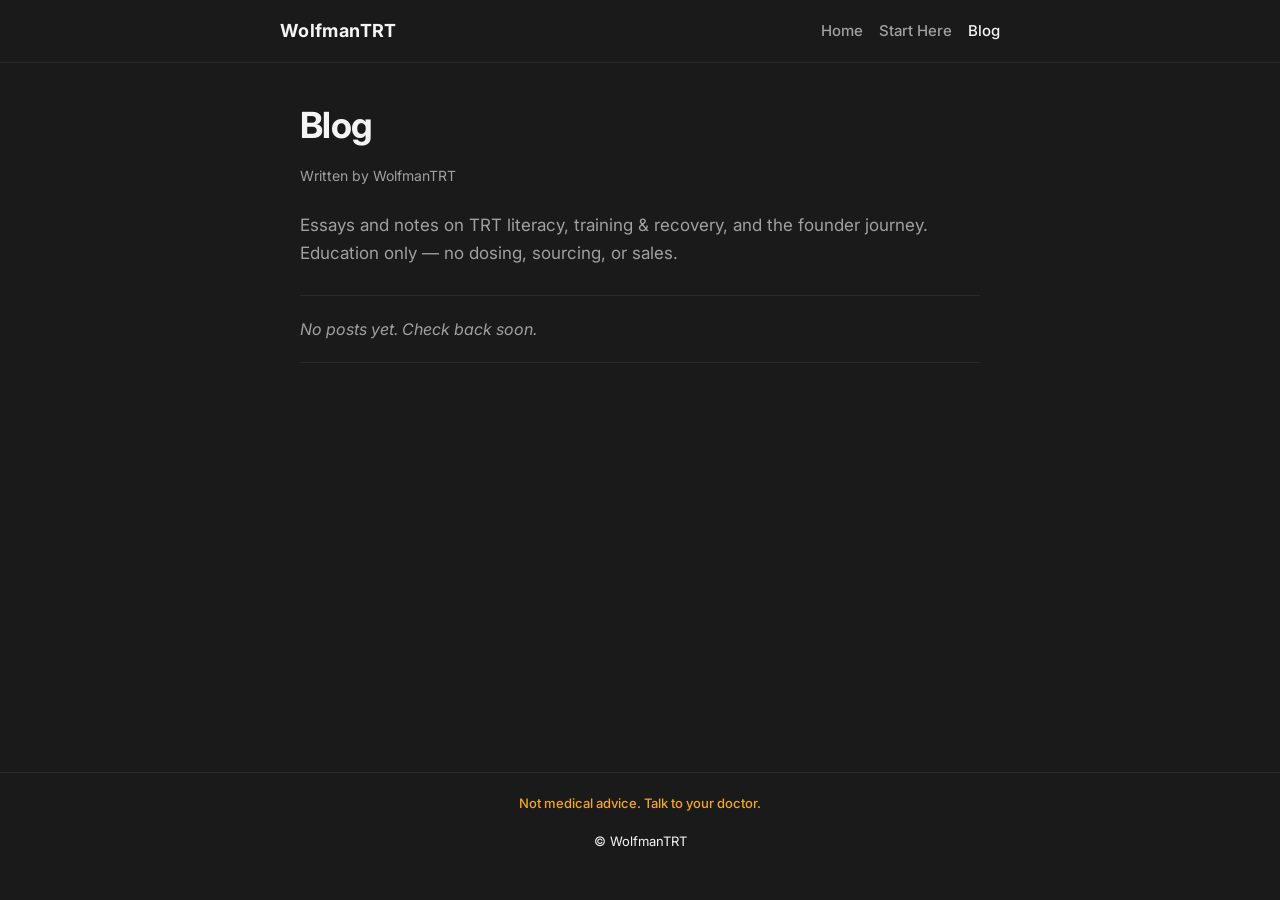
==== blog/index.html @ afbff9aa "Initial WolfmanTRT GitHub Pages site" ====
<!DOCTYPE html>
<html lang="en">
<head>
  <meta charset="utf-8">
  <meta name="viewport" content="width=device-width, initial-scale=1">
  <title>Blog — WolfmanTRT</title>
  <meta name="description" content="WolfmanTRT blog: TRT literacy, training & recovery, founder journal. Peer education only.">
  <link rel="preconnect" href="https://fonts.googleapis.com">
  <link rel="preconnect" href="https://fonts.gstatic.com" crossorigin>
  <link href="https://fonts.googleapis.com/css2?family=Inter:wght@400;500;600;700&display=swap" rel="stylesheet">
  <link rel="stylesheet" href="../css/styles.css">
</head>
<body>
  <header class="site-header">
    <div class="site-header__inner">
      <a class="wordmark" href="../index.html">WolfmanTRT</a>
      <nav aria-label="Primary">
        <ul class="nav">
          <li><a href="../index.html">Home</a></li>
          <li><a href="../start-here/">Start Here</a></li>
          <li><a href="./" aria-current="page">Blog</a></li>
        </ul>
      </nav>
    </div>
  </header>

  <main class="site-main">
    <h1>Blog</h1>
    <p class="byline">Written by WolfmanTRT</p>
    <p class="lead">
      Essays and notes on TRT literacy, training &amp; recovery, and the founder journey.
      Education only — no dosing, sourcing, or sales.
    </p>

    <!-- PUBLISHER: inject posts here -->
    <ul id="post-list">
      <li class="empty-state">No posts yet. Check back soon.</li>
    </ul>
    <!-- /PUBLISHER -->
  </main>

  <footer class="site-footer">
    <div class="site-footer__inner">
      <p class="disclaimer">Not medical advice. Talk to your doctor.</p>
      <p>&copy; WolfmanTRT</p>
    </div>
  </footer>
</body>
</html>
---- css/styles.css ----
/* WolfmanTRT — charcoal, off-white, steel blue, amber */
:root {
  --charcoal: #1A1A1A;
  --off-white: #F5F5F5;
  --steel-blue: #4A90E2;
  --amber: #F5A623;
  --muted: #A0A0A0;
  --border: #2A2A2A;
  --max-width: 720px;
  --font: "Inter", system-ui, -apple-system, BlinkMacSystemFont, "Segoe UI", Roboto, sans-serif;
}

*,
*::before,
*::after {
  box-sizing: border-box;
}

html {
  font-size: 16px;
  -webkit-text-size-adjust: 100%;
}

body {
  margin: 0;
  min-height: 100vh;
  display: flex;
  flex-direction: column;
  background: var(--charcoal);
  color: var(--off-white);
  font-family: var(--font);
  font-weight: 400;
  line-height: 1.65;
}

a {
  color: var(--steel-blue);
  text-decoration: none;
}

a:hover,
a:focus {
  text-decoration: underline;
}

img {
  max-width: 100%;
  height: auto;
}

/* Header / Nav */
.site-header {
  border-bottom: 1px solid var(--border);
  padding: 1rem 1.25rem;
}

.site-header__inner {
  max-width: var(--max-width);
  margin: 0 auto;
  display: flex;
  flex-wrap: wrap;
  align-items: center;
  justify-content: space-between;
  gap: 0.75rem 1.5rem;
}

.wordmark {
  font-size: 1.125rem;
  font-weight: 700;
  letter-spacing: 0.02em;
  color: var(--off-white);
  text-decoration: none;
}

.wordmark:hover {
  color: var(--steel-blue);
  text-decoration: none;
}

.nav {
  display: flex;
  flex-wrap: wrap;
  gap: 1rem;
  list-style: none;
  margin: 0;
  padding: 0;
}

.nav a {
  color: var(--muted);
  font-size: 0.9375rem;
  font-weight: 500;
}

.nav a:hover,
.nav a[aria-current="page"] {
  color: var(--off-white);
}

/* Main */
.site-main {
  flex: 1;
  width: 100%;
  max-width: var(--max-width);
  margin: 0 auto;
  padding: 2.5rem 1.25rem 3rem;
}

h1 {
  font-size: clamp(1.75rem, 4vw, 2.25rem);
  font-weight: 700;
  line-height: 1.25;
  margin: 0 0 1rem;
  letter-spacing: -0.02em;
}

h2 {
  font-size: 1.25rem;
  font-weight: 600;
  margin: 2rem 0 0.75rem;
  letter-spacing: -0.01em;
}

h3 {
  font-size: 1.0625rem;
  font-weight: 600;
  margin: 1.5rem 0 0.5rem;
}

p {
  margin: 0 0 1rem;
  color: var(--off-white);
}

.lead {
  font-size: 1.0625rem;
  color: var(--muted);
  margin-bottom: 1.75rem;
}

.byline {
  font-size: 0.875rem;
  color: var(--muted);
  margin-bottom: 1.5rem;
}

/* CTAs */
.cta-row {
  display: flex;
  flex-wrap: wrap;
  gap: 0.75rem;
  margin: 1.75rem 0 2.5rem;
}

.btn {
  display: inline-block;
  padding: 0.65rem 1.25rem;
  font-size: 0.9375rem;
  font-weight: 600;
  font-family: inherit;
  border-radius: 4px;
  text-decoration: none;
  border: 1px solid transparent;
  cursor: pointer;
}

.btn:hover {
  text-decoration: none;
}

.btn--primary {
  background: var(--steel-blue);
  color: var(--off-white);
}

.btn--primary:hover {
  filter: brightness(1.08);
}

.btn--secondary {
  background: transparent;
  color: var(--off-white);
  border-color: var(--border);
}

.btn--secondary:hover {
  border-color: var(--steel-blue);
  color: var(--steel-blue);
}

/* Pillars */
.pillars {
  display: grid;
  gap: 1.25rem;
  margin: 2rem 0;
  list-style: none;
  padding: 0;
}

@media (min-width: 560px) {
  .pillars {
    grid-template-columns: repeat(3, 1fr);
  }
}

.pillar {
  border: 1px solid var(--border);
  border-radius: 6px;
  padding: 1.25rem;
}

.pillar h3 {
  margin-top: 0;
  color: var(--steel-blue);
  font-size: 1rem;
}

.pillar p {
  margin-bottom: 0;
  font-size: 0.9375rem;
  color: var(--muted);
}

/* Callout / clinician */
.callout {
  border-left: 3px solid var(--steel-blue);
  background: #222;
  padding: 1rem 1.25rem;
  margin: 1.5rem 0;
  border-radius: 0 4px 4px 0;
}

.callout--safety {
  border-left-color: var(--amber);
}

.callout p:last-child {
  margin-bottom: 0;
}

.callout strong {
  color: var(--amber);
}

/* Roadmap steps */
.roadmap {
  list-style: none;
  padding: 0;
  margin: 1.5rem 0;
  counter-reset: step;
}

.roadmap li {
  position: relative;
  padding: 1rem 1rem 1rem 3rem;
  border: 1px solid var(--border);
  border-radius: 6px;
  margin-bottom: 0.75rem;
  counter-increment: step;
}

.roadmap li::before {
  content: counter(step);
  position: absolute;
  left: 1rem;
  top: 1rem;
  width: 1.5rem;
  height: 1.5rem;
  display: flex;
  align-items: center;
  justify-content: center;
  font-size: 0.75rem;
  font-weight: 700;
  color: var(--charcoal);
  background: var(--steel-blue);
  border-radius: 50%;
}

.roadmap .coming-soon {
  display: inline-block;
  font-size: 0.75rem;
  font-weight: 600;
  text-transform: uppercase;
  letter-spacing: 0.04em;
  color: var(--muted);
  margin-left: 0.5rem;
}

/* Blog list */
#post-list {
  list-style: none;
  padding: 0;
  margin: 1.5rem 0;
}

#post-list li {
  border-bottom: 1px solid var(--border);
  padding: 1.25rem 0;
}

#post-list li:first-child {
  border-top: 1px solid var(--border);
}

.post-meta {
  font-size: 0.8125rem;
  color: var(--muted);
  margin-bottom: 0.35rem;
}

.post-title {
  font-size: 1.125rem;
  font-weight: 600;
  margin: 0 0 0.35rem;
}

.post-title a {
  color: var(--off-white);
}

.post-title a:hover {
  color: var(--steel-blue);
}

.post-desc {
  margin: 0;
  font-size: 0.9375rem;
  color: var(--muted);
}

.empty-state {
  color: var(--muted);
  font-style: italic;
  padding: 1.5rem 0;
}

.tags {
  display: flex;
  flex-wrap: wrap;
  gap: 0.4rem;
  margin-top: 0.75rem;
  list-style: none;
  padding: 0;
}

.tag {
  font-size: 0.75rem;
  padding: 0.2rem 0.5rem;
  border: 1px solid var(--border);
  border-radius: 3px;
  color: var(--muted);
}

/* Post article */
.article-header {
  margin-bottom: 2rem;
}

.article-body {
  margin-bottom: 2rem;
}

.article-body p:last-child {
  margin-bottom: 0;
}

/* Footer */
.site-footer {
  border-top: 1px solid var(--border);
  padding: 1.25rem 1.25rem 2rem;
  margin-top: auto;
}

.site-footer__inner {
  max-width: var(--max-width);
  margin: 0 auto;
  font-size: 0.8125rem;
  color: var(--muted);
  text-align: center;
}

.site-footer .disclaimer {
  color: var(--amber);
  font-weight: 500;
}

/* 404 */
.page-404 {
  text-align: center;
  padding: 3rem 0;
}

.page-404 h1 {
  font-size: 3rem;
  color: var(--steel-blue);
}
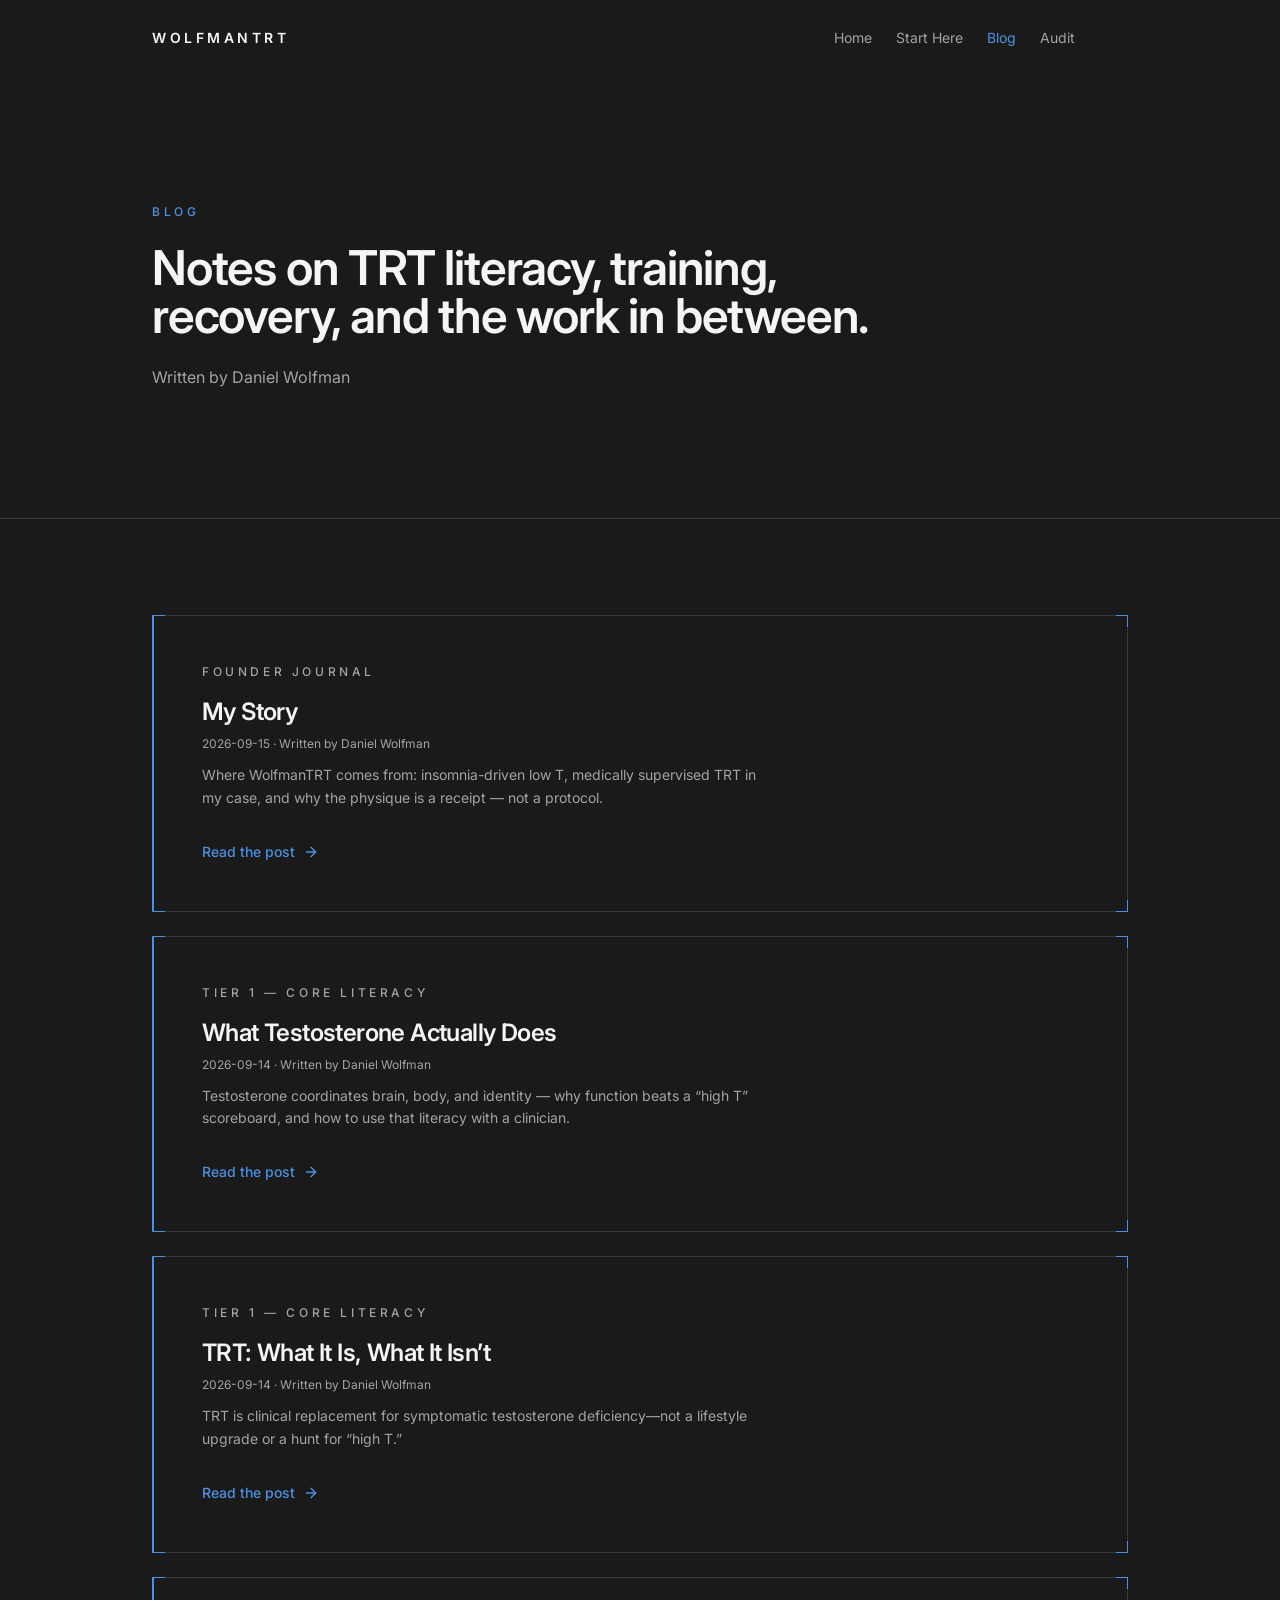
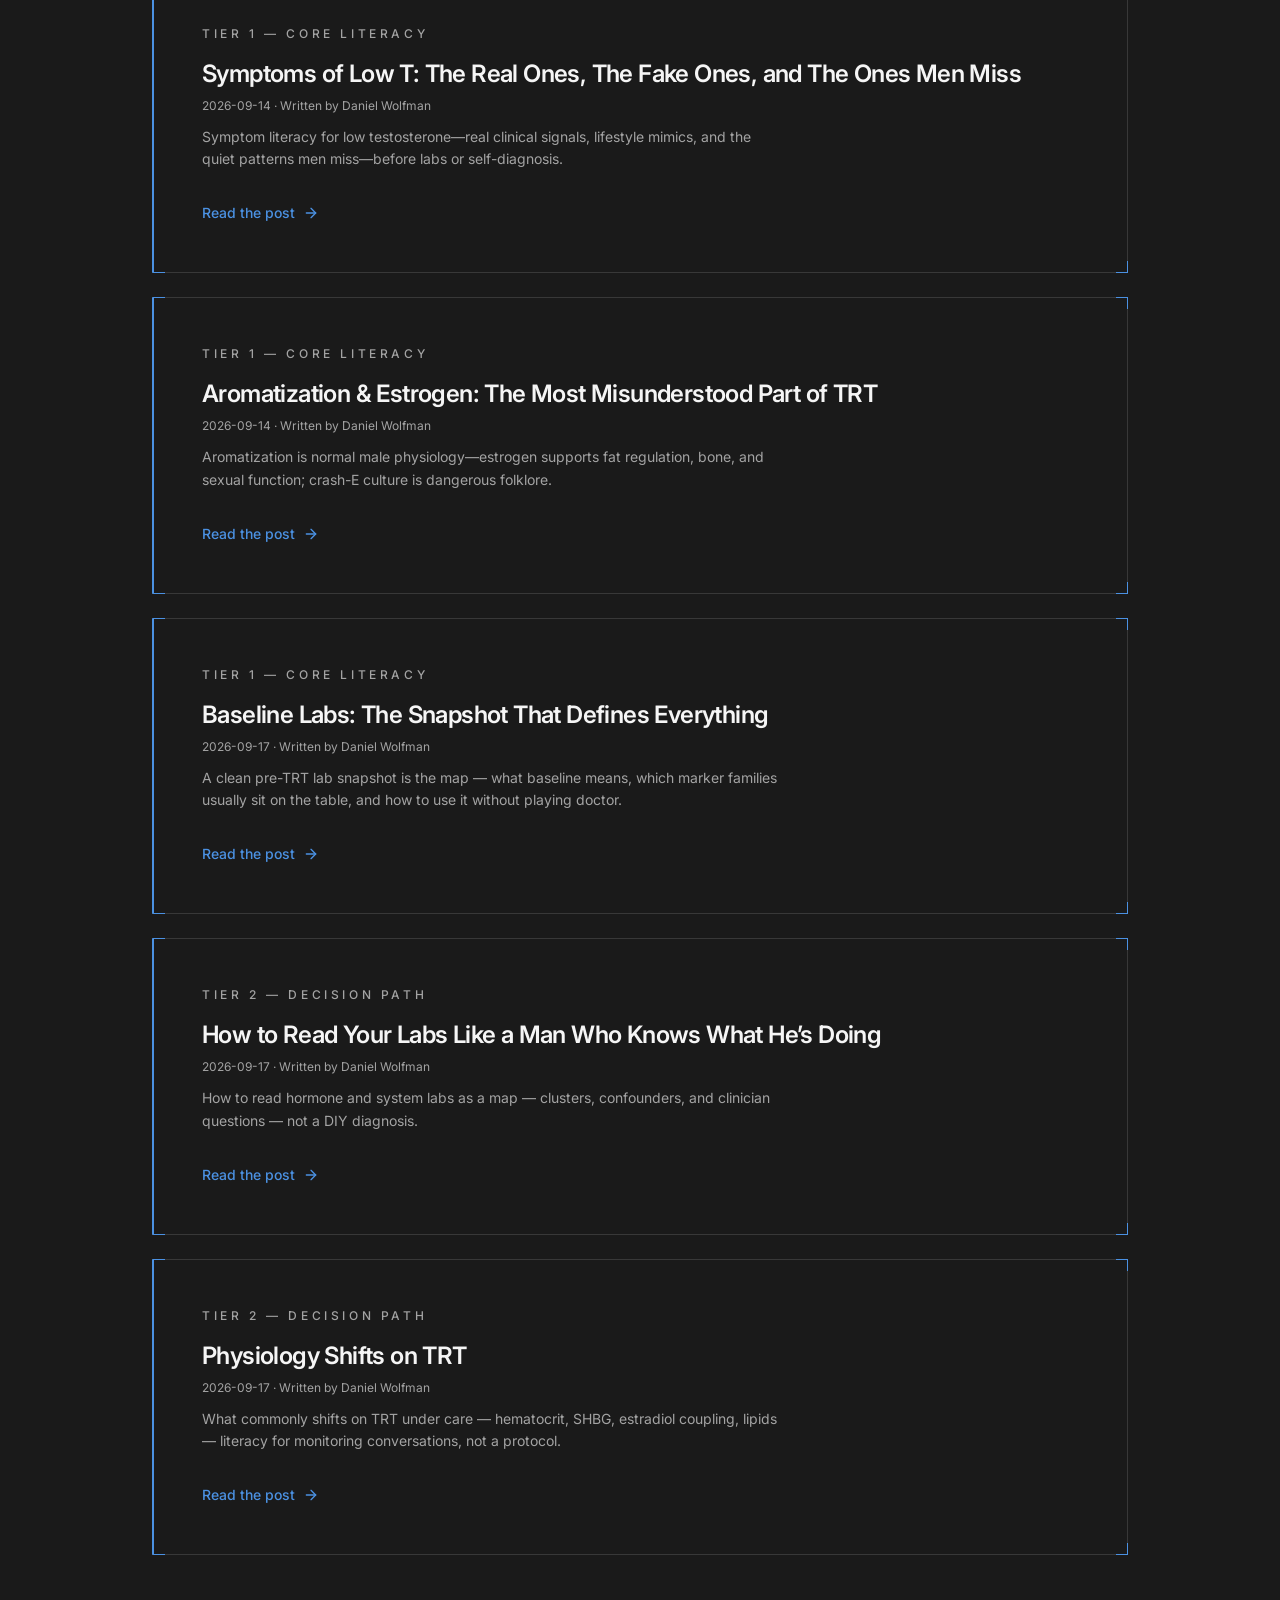
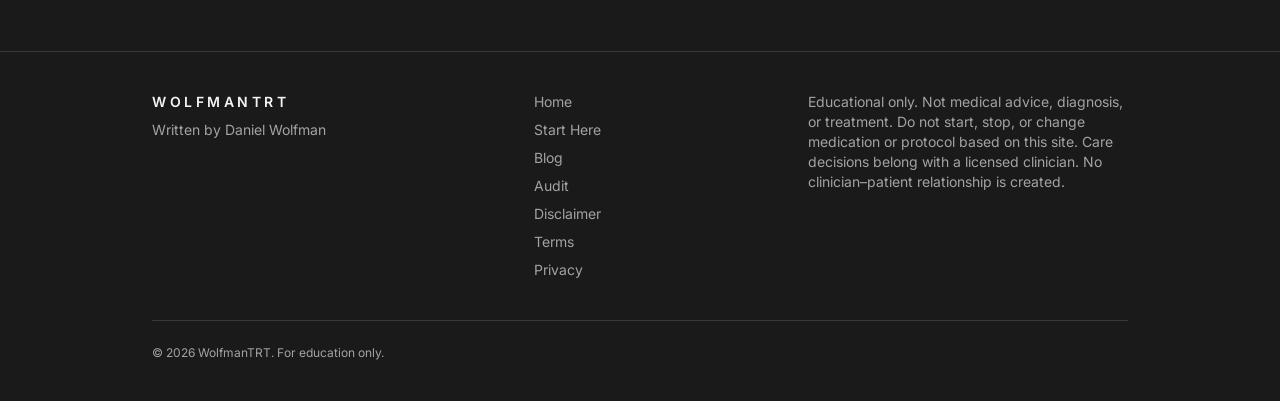
==== commit 6927790b: "Deploy complete legal pages and sitemap Replace the GitHub Pages artifact with the built site, inclu" ====
--- a/blog/index.html
+++ b/blog/index.html
@@ -1,49 +1,285 @@
-<!DOCTYPE html>
+<!doctype html>
 <html lang="en">
-<head>
-  <meta charset="utf-8">
-  <meta name="viewport" content="width=device-width, initial-scale=1">
-  <title>Blog — WolfmanTRT</title>
-  <meta name="description" content="WolfmanTRT blog: TRT literacy, training & recovery, founder journal. Peer education only.">
-  <link rel="preconnect" href="https://fonts.googleapis.com">
-  <link rel="preconnect" href="https://fonts.gstatic.com" crossorigin>
-  <link href="https://fonts.googleapis.com/css2?family=Inter:wght@400;500;600;700&display=swap" rel="stylesheet">
-  <link rel="stylesheet" href="../css/styles.css">
-</head>
-<body>
-  <header class="site-header">
-    <div class="site-header__inner">
-      <a class="wordmark" href="../index.html">WolfmanTRT</a>
-      <nav aria-label="Primary">
-        <ul class="nav">
-          <li><a href="../index.html">Home</a></li>
-          <li><a href="../start-here/">Start Here</a></li>
-          <li><a href="./" aria-current="page">Blog</a></li>
-        </ul>
-      </nav>
-    </div>
-  </header>
-
-  <main class="site-main">
-    <h1>Blog</h1>
-    <p class="byline">Written by WolfmanTRT</p>
-    <p class="lead">
-      Essays and notes on TRT literacy, training &amp; recovery, and the founder journey.
-      Education only — no dosing, sourcing, or sales.
-    </p>
-
-    <!-- PUBLISHER: inject posts here -->
-    <ul id="post-list">
-      <li class="empty-state">No posts yet. Check back soon.</li>
-    </ul>
-    <!-- /PUBLISHER -->
-  </main>
-
-  <footer class="site-footer">
-    <div class="site-footer__inner">
-      <p class="disclaimer">Not medical advice. Talk to your doctor.</p>
-      <p>&copy; WolfmanTRT</p>
-    </div>
-  </footer>
-</body>
+	<head>
+		<meta charset="UTF-8" />
+		<link rel="icon" href="/favicon.ico" sizes="any" />
+		<link rel="icon" type="image/png" sizes="32x32" href="/favicon-32x32.png" />
+		<link rel="apple-touch-icon" href="/apple-touch-icon.png" />
+		<meta name="generator" content="Hostinger AI Builder" />
+		<meta name="viewport" content="width=device-width, initial-scale=1.0" />
+		<title></title>
+		<script type="module" crossorigin src="/assets/index-Qi4Yc3wm.js"></script>
+		<link rel="stylesheet" crossorigin href="/assets/index-BtDowxxj.css">
+		<script type="module">
+window.onerror = (message, source, lineno, colno, errorObj) => {
+	const errorDetails = errorObj ? JSON.stringify({
+		name: errorObj.name,
+		message: errorObj.message,
+		stack: errorObj.stack,
+		source,
+		lineno,
+		colno,
+	}) : null;
+
+	window.parent.postMessage({
+		type: 'horizons-runtime-error',
+		message,
+		error: errorDetails
+	}, '*');
+};
+</script>
+		<script type="module">
+const observer = new MutationObserver((mutations) => {
+	for (const mutation of mutations) {
+		for (const addedNode of mutation.addedNodes) {
+			if (
+				addedNode.nodeType === Node.ELEMENT_NODE &&
+				(
+					addedNode.tagName?.toLowerCase() === 'vite-error-overlay' ||
+					addedNode.classList?.contains('backdrop')
+				)
+			) {
+				handleViteOverlay(addedNode);
+			}
+		}
+	}
+});
+
+observer.observe(document.documentElement, {
+	childList: true,
+	subtree: true
+});
+
+function handleViteOverlay(node) {
+	if (!node.shadowRoot) {
+		return;
+	}
+
+	const backdrop = node.shadowRoot.querySelector('.backdrop');
+
+	if (backdrop) {
+		const overlayHtml = backdrop.outerHTML;
+		const parser = new DOMParser();
+		const doc = parser.parseFromString(overlayHtml, 'text/html');
+		const messageBodyElement = doc.querySelector('.message-body');
+		const fileElement = doc.querySelector('.file');
+		const messageText = messageBodyElement ? messageBodyElement.textContent.trim() : '';
+		const fileText = fileElement ? fileElement.textContent.trim() : '';
+		const error = messageText + (fileText ? ' File:' + fileText : '');
+
+		window.parent.postMessage({
+			type: 'horizons-vite-error',
+			error,
+		}, '*');
+	}
+}
+</script>
+		<script type="module">
+const originalConsoleError = console.error;
+const MATCH_LINE_COL_REGEX = /:(\d+):(\d+)\)?\s*$/; // regex to match the :lineNum:colNum
+const MATCH_AT_REGEX = /^\s*at\s+(?:async\s+)?(?:.*?\s+)?\(?/; // regex to remove the 'at' keyword and any 'async' or function name
+const MATCH_PATH_REGEX = /^\//; // regex to remove the leading slash
+
+function parseStackFrameLine(line) {
+	const lineColMatch = line.match(MATCH_LINE_COL_REGEX);
+	if (!lineColMatch) return null;
+	const [, lineNum, colNum] = lineColMatch;
+	const suffix = `:${lineNum}:${colNum}`;
+	const idx = line.lastIndexOf(suffix);
+	if (idx === -1) return null;
+	const before = line.substring(0, idx);
+	const path = before.replace(MATCH_AT_REGEX, '').trim();
+	
+	if (!path) return null;
+
+	try {
+		const pathname = new URL(path).pathname;
+		const filePath = pathname.replace(MATCH_PATH_REGEX, '') || pathname;
+		return `${filePath}:${lineNum}:${colNum}`;
+	} catch (e) {
+		const filePath = path.replace(MATCH_PATH_REGEX, '') || path;
+		return `${filePath}:${lineNum}:${colNum}`;
+	}
+}
+
+function getFilePathFromStack(stack, skipFrames = 0) {
+	if (!stack || typeof stack !== 'string') return null;
+	const lines = stack.split('\n').slice(1);
+
+	const frames = lines.map(line => parseStackFrameLine(line.replace(/\r$/, ''))).filter(Boolean);
+
+	return frames[skipFrames] ?? null;
+}
+
+function formatConsoleMessage(args, skipStackFrames = 1) {
+	let messageString = '';
+	let filePath = null;
+
+	for (let i = 0; i < args.length; i++) {
+		const arg = args[i];
+		if (arg instanceof Error) {
+			filePath = getFilePathFromStack(arg.stack, 0);
+			messageString = `${arg.name}: ${arg.message}`;
+			if (filePath) {
+				messageString = `${messageString} at ${filePath}`;
+			}
+			break;
+		}
+	}
+
+	if (!messageString) {
+		messageString = args.map(arg => typeof arg === 'object' ? JSON.stringify(arg) : String(arg)).join(' ');
+		const stack = new Error().stack;
+		filePath = getFilePathFromStack(stack, skipStackFrames);
+		if (filePath) {
+			messageString = `${messageString} at ${filePath}`;
+		}
+	}
+
+	return messageString;
+}
+
+console.error = function(...args) {
+	originalConsoleError.apply(console, args);
+
+	window.parent.postMessage({
+		type: 'horizons-console-error',
+		error: formatConsoleMessage(args, 1)
+	}, '*');
+};
+
+const originalConsoleWarn = console.warn;
+
+console.warn = function(...args) {
+	originalConsoleWarn.apply(console, args);
+
+	window.parent.postMessage({
+		type: 'horizons-console-warn',
+		warning: formatConsoleMessage(args, 1)
+	}, '*');
+};
+</script>
+		<script type="module">
+// Prevents authentication failures (PB returns 400) from crashing the app — use console.info, not console.error/PM2.
+// [urlPattern, bodyPattern] tuples; align with sandboxErrorUtils ERROR_BLACKLIST.
+const BENIGN_FETCH_ERRORS = [
+	[/hcgi\/platform\/api\/collections\/.*auth-with-password.*/i, /Failed to authenticate/i],
+	[/hcgi\/api\//i, /Insufficient credits/i],
+	// A user-supplied integration secret (Stripe/PayPal/Twilio/...) is not set yet — an expected setup state, not a bug to fix.
+	[/hcgi\/api\//i, /INTEGRATION_NOT_CONFIGURED/i],
+];
+
+function isBenignFetchError(url, body) {
+	return BENIGN_FETCH_ERRORS.some(([urlPattern, bodyPattern]) =>
+		urlPattern.test(url) && (!bodyPattern || bodyPattern.test(body)));
+}
+
+const PLATFORM_URL_PATTERN = /hcgi\/platform\//i;
+const VALIDATION_CODE_TEXT_PATTERN = /validation_/;
+
+function hasValidationCode(value) {
+	if (value == null) {
+		return false;
+	}
+	if (typeof value === 'string') {
+		return value.startsWith('validation_');
+	}
+	if (Array.isArray(value)) {
+		return value.some(hasValidationCode);
+	}
+	if (typeof value === 'object') {
+		return Object.values(value).some(hasValidationCode);
+	}
+	return false;
+}
+
+function isValidationFetchWarning(url, body) {
+	if (!PLATFORM_URL_PATTERN.test(url)) {
+		return false;
+	}
+	try {
+		return hasValidationCode(JSON.parse(body));
+	} catch {
+		return VALIDATION_CODE_TEXT_PATTERN.test(body);
+	}
+}
+
+const originalFetch = window.fetch;
+
+window.fetch = function(...args) {
+	const url = args[0] instanceof Request ? args[0].url : args[0];
+
+	// Skip WebSocket URLs
+	if (url.startsWith('ws:') || url.startsWith('wss:')) {
+		return originalFetch.apply(this, args);
+	}
+
+	return originalFetch.apply(this, args)
+		.then(async response => {
+			const contentType = response.headers.get('Content-Type') || '';
+
+			// Exclude HTML document responses
+			const isDocumentResponse =
+				contentType.includes('text/html') ||
+				contentType.includes('application/xhtml+xml');
+
+			if (!response.ok && !isDocumentResponse) {
+					const responseClone = response.clone();
+					const errorFromRes = await responseClone.text();
+					const requestUrl = response.url;
+					const errorMessage = `Fetch error from ${requestUrl}: ${errorFromRes}`;
+
+					if (isBenignFetchError(requestUrl, errorFromRes)) {
+						console.info(errorMessage);
+					} else if (isValidationFetchWarning(requestUrl, errorFromRes)) {
+						console.warn(errorMessage);
+					} else {
+						console.error(errorMessage);
+					}
+			}
+
+			return response;
+		})
+		.catch(error => {
+			if (!url.match(/.html?$/i)) {
+				// Cancelled in-flight fetch (e.g. preview reload) — not a server failure.
+				if (error?.name === 'AbortError') {
+					console.info(error);
+				} else {
+					console.error(error);
+				}
+			}
+
+			throw error;
+		});
+};
+</script>
+		<script type="module">
+if (window.navigation && window.self !== window.top) {
+	window.navigation.addEventListener('navigate', (event) => {
+		const url = event.destination.url;
+
+		try {
+			const destinationUrl = new URL(url);
+			const destinationOrigin = destinationUrl.origin;
+			const currentOrigin = window.location.origin;
+
+			if (destinationOrigin === currentOrigin) {
+				return;
+			}
+		} catch (error) {
+			return;
+		}
+
+		window.parent.postMessage({
+			type: 'horizons-navigation-error',
+			url,
+		}, '*');
+	});
+}
+</script>
+	</head>
+	<body>
+		<div id="root"></div>
+	</body>
 </html>
--- a/assets/index-BtDowxxj.css
+++ b/assets/index-BtDowxxj.css
@@ -0,0 +1 @@
+@import"https://fonts.googleapis.com/css2?family=Inter:wght@400;500;600;700&display=swap";*,:before,:after{--tw-border-spacing-x: 0;--tw-border-spacing-y: 0;--tw-translate-x: 0;--tw-translate-y: 0;--tw-rotate: 0;--tw-skew-x: 0;--tw-skew-y: 0;--tw-scale-x: 1;--tw-scale-y: 1;--tw-pan-x: ;--tw-pan-y: ;--tw-pinch-zoom: ;--tw-scroll-snap-strictness: proximity;--tw-gradient-from-position: ;--tw-gradient-via-position: ;--tw-gradient-to-position: ;--tw-ordinal: ;--tw-slashed-zero: ;--tw-numeric-figure: ;--tw-numeric-spacing: ;--tw-numeric-fraction: ;--tw-ring-inset: ;--tw-ring-offset-width: 0px;--tw-ring-offset-color: #fff;--tw-ring-color: rgb(59 130 246 / .5);--tw-ring-offset-shadow: 0 0 #0000;--tw-ring-shadow: 0 0 #0000;--tw-shadow: 0 0 #0000;--tw-shadow-colored: 0 0 #0000;--tw-blur: ;--tw-brightness: ;--tw-contrast: ;--tw-grayscale: ;--tw-hue-rotate: ;--tw-invert: ;--tw-saturate: ;--tw-sepia: ;--tw-drop-shadow: ;--tw-backdrop-blur: ;--tw-backdrop-brightness: ;--tw-backdrop-contrast: ;--tw-backdrop-grayscale: ;--tw-backdrop-hue-rotate: ;--tw-backdrop-invert: ;--tw-backdrop-opacity: ;--tw-backdrop-saturate: ;--tw-backdrop-sepia: ;--tw-contain-size: ;--tw-contain-layout: ;--tw-contain-paint: ;--tw-contain-style: }::backdrop{--tw-border-spacing-x: 0;--tw-border-spacing-y: 0;--tw-translate-x: 0;--tw-translate-y: 0;--tw-rotate: 0;--tw-skew-x: 0;--tw-skew-y: 0;--tw-scale-x: 1;--tw-scale-y: 1;--tw-pan-x: ;--tw-pan-y: ;--tw-pinch-zoom: ;--tw-scroll-snap-strictness: proximity;--tw-gradient-from-position: ;--tw-gradient-via-position: ;--tw-gradient-to-position: ;--tw-ordinal: ;--tw-slashed-zero: ;--tw-numeric-figure: ;--tw-numeric-spacing: ;--tw-numeric-fraction: ;--tw-ring-inset: ;--tw-ring-offset-width: 0px;--tw-ring-offset-color: #fff;--tw-ring-color: rgb(59 130 246 / .5);--tw-ring-offset-shadow: 0 0 #0000;--tw-ring-shadow: 0 0 #0000;--tw-shadow: 0 0 #0000;--tw-shadow-colored: 0 0 #0000;--tw-blur: ;--tw-brightness: ;--tw-contrast: ;--tw-grayscale: ;--tw-hue-rotate: ;--tw-invert: ;--tw-saturate: ;--tw-sepia: ;--tw-drop-shadow: ;--tw-backdrop-blur: ;--tw-backdrop-brightness: ;--tw-backdrop-contrast: ;--tw-backdrop-grayscale: ;--tw-backdrop-hue-rotate: ;--tw-backdrop-invert: ;--tw-backdrop-opacity: ;--tw-backdrop-saturate: ;--tw-backdrop-sepia: ;--tw-contain-size: ;--tw-contain-layout: ;--tw-contain-paint: ;--tw-contain-style: }*,:before,:after{box-sizing:border-box;border-width:0;border-style:solid;border-color:#e5e7eb}:before,:after{--tw-content: ""}html,:host{line-height:1.5;-webkit-text-size-adjust:100%;-moz-tab-size:4;-o-tab-size:4;tab-size:4;font-family:ui-sans-serif,system-ui,sans-serif,"Apple Color Emoji","Segoe UI Emoji",Segoe UI Symbol,"Noto Color Emoji";font-feature-settings:normal;font-variation-settings:normal;-webkit-tap-highlight-color:transparent}body{margin:0;line-height:inherit}hr{height:0;color:inherit;border-top-width:1px}abbr:where([title]){-webkit-text-decoration:underline dotted;text-decoration:underline dotted}h1,h2,h3,h4,h5,h6{font-size:inherit;font-weight:inherit}a{color:inherit;text-decoration:inherit}b,strong{font-weight:bolder}code,kbd,samp,pre{font-family:ui-monospace,SFMono-Regular,Menlo,Monaco,Consolas,Liberation Mono,Courier New,monospace;font-feature-settings:normal;font-variation-settings:normal;font-size:1em}small{font-size:80%}sub,sup{font-size:75%;line-height:0;position:relative;vertical-align:baseline}sub{bottom:-.25em}sup{top:-.5em}table{text-indent:0;border-color:inherit;border-collapse:collapse}button,input,optgroup,select,textarea{font-family:inherit;font-feature-settings:inherit;font-variation-settings:inherit;font-size:100%;font-weight:inherit;line-height:inherit;letter-spacing:inherit;color:inherit;margin:0;padding:0}button,select{text-transform:none}button,input:where([type=button]),input:where([type=reset]),input:where([type=submit]){-webkit-appearance:button;background-color:transparent;background-image:none}:-moz-focusring{outline:auto}:-moz-ui-invalid{box-shadow:none}progress{vertical-align:baseline}::-webkit-inner-spin-button,::-webkit-outer-spin-button{height:auto}[type=search]{-webkit-appearance:textfield;outline-offset:-2px}::-webkit-search-decoration{-webkit-appearance:none}::-webkit-file-upload-button{-webkit-appearance:button;font:inherit}summary{display:list-item}blockquote,dl,dd,h1,h2,h3,h4,h5,h6,hr,figure,p,pre{margin:0}fieldset{margin:0;padding:0}legend{padding:0}ol,ul,menu{list-style:none;margin:0;padding:0}dialog{padding:0}textarea{resize:vertical}input::-moz-placeholder,textarea::-moz-placeholder{opacity:1;color:#9ca3af}input::placeholder,textarea::placeholder{opacity:1;color:#9ca3af}button,[role=button]{cursor:pointer}:disabled{cursor:default}img,svg,video,canvas,audio,iframe,embed,object{display:block;vertical-align:middle}img,video{max-width:100%;height:auto}[hidden]:where(:not([hidden=until-found])){display:none}:root{--background: 0 0% 10.2%;--foreground: 0 0% 96.1%;--card: 0 0% 12%;--card-foreground: 0 0% 96.1%;--popover: 0 0% 12%;--popover-foreground: 0 0% 96.1%;--primary: 212 72% 59%;--primary-foreground: 0 0% 100%;--secondary: 0 0% 15%;--secondary-foreground: 0 0% 96.1%;--muted: 0 0% 15%;--muted-foreground: 0 0% 64%;--accent: 212 72% 59%;--accent-foreground: 0 0% 100%;--destructive: 0 62.8% 45%;--destructive-foreground: 0 0% 98%;--border: 0 0% 22%;--input: 0 0% 22%;--ring: 212 72% 59%;--radius: 0;--sidebar-background: 0 0% 10.2%;--sidebar-foreground: 0 0% 96.1%;--sidebar-primary: 212 72% 59%;--sidebar-primary-foreground: 0 0% 100%;--sidebar-accent: 0 0% 15%;--sidebar-accent-foreground: 0 0% 96.1%;--sidebar-border: 0 0% 22%;--sidebar-ring: 212 72% 59%}.dark{--background: 0 0% 10.2%;--foreground: 0 0% 96.1%;--card: 0 0% 12%;--card-foreground: 0 0% 96.1%;--popover: 0 0% 12%;--popover-foreground: 0 0% 96.1%;--primary: 212 72% 59%;--primary-foreground: 0 0% 100%;--secondary: 0 0% 15%;--secondary-foreground: 0 0% 96.1%;--muted: 0 0% 15%;--muted-foreground: 0 0% 64%;--accent: 212 72% 59%;--accent-foreground: 0 0% 100%;--destructive: 0 62.8% 45%;--destructive-foreground: 0 0% 98%;--border: 0 0% 22%;--input: 0 0% 22%;--ring: 212 72% 59%;--sidebar-background: 0 0% 10.2%;--sidebar-foreground: 0 0% 96.1%;--sidebar-primary: 212 72% 59%;--sidebar-primary-foreground: 0 0% 100%;--sidebar-accent: 0 0% 15%;--sidebar-accent-foreground: 0 0% 96.1%;--sidebar-border: 0 0% 22%;--sidebar-ring: 212 72% 59%}*{border-color:hsl(var(--border))}body{background-color:hsl(var(--background));color:hsl(var(--foreground))}::-moz-selection{background:hsl(var(--primary));color:hsl(var(--primary-foreground))}::selection{background:hsl(var(--primary));color:hsl(var(--primary-foreground))}.container{width:100%;margin-right:auto;margin-left:auto;padding-right:2rem;padding-left:2rem}@media(min-width:1400px){.container{max-width:1400px}}.sr-only{position:absolute;width:1px;height:1px;padding:0;margin:-1px;overflow:hidden;clip:rect(0,0,0,0);white-space:nowrap;border-width:0}.pointer-events-none{pointer-events:none}.pointer-events-auto{pointer-events:auto}.visible{visibility:visible}.invisible{visibility:hidden}.collapse{visibility:collapse}.fixed{position:fixed}.absolute{position:absolute}.relative{position:relative}.sticky{position:sticky}.inset-0{inset:0}.inset-x-0{left:0;right:0}.inset-y-0{top:0;bottom:0}.-bottom-12{bottom:-3rem}.-bottom-px{bottom:-1px}.-left-12{left:-3rem}.-left-px{left:-1px}.-right-12{right:-3rem}.-right-px{right:-1px}.-top-12{top:-3rem}.-top-px{top:-1px}.bottom-0{bottom:0}.left-0{left:0}.left-1\/2{left:50%}.left-2{left:.5rem}.left-3{left:.75rem}.left-\[50\%\]{left:50%}.right-0{right:0}.right-1{right:.25rem}.right-2{right:.5rem}.right-3{right:.75rem}.right-4{right:1rem}.top-0{top:0}.top-1{top:.25rem}.top-1\.5{top:.375rem}.top-1\/2{top:50%}.top-3\.5{top:.875rem}.top-4{top:1rem}.top-\[1px\]{top:1px}.top-\[50\%\]{top:50%}.top-\[60\%\]{top:60%}.top-full{top:100%}.z-10{z-index:10}.z-20{z-index:20}.z-50{z-index:50}.z-\[100\]{z-index:100}.z-\[1\]{z-index:1}.order-first{order:-9999}.order-last{order:9999}.\!m-0{margin:0!important}.-mx-1{margin-left:-.25rem;margin-right:-.25rem}.-my-2{margin-top:-.5rem;margin-bottom:-.5rem}.mx-2{margin-left:.5rem;margin-right:.5rem}.mx-3\.5{margin-left:.875rem;margin-right:.875rem}.mx-auto{margin-left:auto;margin-right:auto}.my-0{margin-top:0;margin-bottom:0}.my-0\.5{margin-top:.125rem;margin-bottom:.125rem}.my-1{margin-top:.25rem;margin-bottom:.25rem}.my-10{margin-top:2.5rem;margin-bottom:2.5rem}.-ml-4{margin-left:-1rem}.-mt-4{margin-top:-1rem}.mb-1{margin-bottom:.25rem}.mb-2{margin-bottom:.5rem}.mb-3{margin-bottom:.75rem}.ml-1{margin-left:.25rem}.ml-4{margin-left:1rem}.ml-auto{margin-left:auto}.mr-2{margin-right:.5rem}.mt-1{margin-top:.25rem}.mt-1\.5{margin-top:.375rem}.mt-10{margin-top:2.5rem}.mt-12{margin-top:3rem}.mt-2{margin-top:.5rem}.mt-24{margin-top:6rem}.mt-3{margin-top:.75rem}.mt-4{margin-top:1rem}.mt-6{margin-top:1.5rem}.mt-8{margin-top:2rem}.mt-auto{margin-top:auto}.line-clamp-2{overflow:hidden;display:-webkit-box;-webkit-box-orient:vertical;-webkit-line-clamp:2}.block{display:block}.flex{display:flex}.inline-flex{display:inline-flex}.table{display:table}.grid{display:grid}.hidden{display:none}.aspect-square{aspect-ratio:1 / 1}.aspect-video{aspect-ratio:16 / 9}.size-10{width:2.5rem;height:2.5rem}.size-3{width:.75rem;height:.75rem}.size-3\.5{width:.875rem;height:.875rem}.size-4{width:1rem;height:1rem}.size-6{width:1.5rem;height:1.5rem}.size-8{width:2rem;height:2rem}.size-\[--cell-size\]{width:var(--cell-size);height:var(--cell-size)}.h-1\.5{height:.375rem}.h-10{height:2.5rem}.h-11{height:2.75rem}.h-12{height:3rem}.h-2{height:.5rem}.h-2\.5{height:.625rem}.h-3{height:.75rem}.h-3\.5{height:.875rem}.h-4{height:1rem}.h-5{height:1.25rem}.h-6{height:1.5rem}.h-7{height:1.75rem}.h-8{height:2rem}.h-9{height:2.25rem}.h-\[--cell-size\]{height:var(--cell-size)}.h-\[1px\]{height:1px}.h-\[var\(--radix-navigation-menu-viewport-height\)\]{height:var(--radix-navigation-menu-viewport-height)}.h-\[var\(--radix-select-trigger-height\)\]{height:var(--radix-select-trigger-height)}.h-auto{height:auto}.h-full{height:100%}.h-px{height:1px}.h-svh{height:100svh}.max-h-\[--radix-context-menu-content-available-height\]{max-height:var(--radix-context-menu-content-available-height)}.max-h-\[--radix-select-content-available-height\]{max-height:var(--radix-select-content-available-height)}.max-h-\[300px\]{max-height:300px}.max-h-\[var\(--radix-dropdown-menu-content-available-height\)\]{max-height:var(--radix-dropdown-menu-content-available-height)}.max-h-screen{max-height:100vh}.min-h-0{min-height:0px}.min-h-\[1\.5rem\]{min-height:1.5rem}.min-h-\[100dvh\]{min-height:100dvh}.min-h-\[220px\]{min-height:220px}.min-h-\[60px\]{min-height:60px}.min-h-svh{min-height:100svh}.w-0{width:0px}.w-1{width:.25rem}.w-10{width:2.5rem}.w-11{width:2.75rem}.w-2{width:.5rem}.w-2\.5{width:.625rem}.w-3{width:.75rem}.w-3\.5{width:.875rem}.w-3\/4{width:75%}.w-4{width:1rem}.w-5{width:1.25rem}.w-64{width:16rem}.w-7{width:1.75rem}.w-72{width:18rem}.w-8{width:2rem}.w-9{width:2.25rem}.w-\[--cell-size\]{width:var(--cell-size)}.w-\[--sidebar-width\]{width:var(--sidebar-width)}.w-\[100px\]{width:100px}.w-\[1px\]{width:1px}.w-auto{width:auto}.w-fit{width:-moz-fit-content;width:fit-content}.w-full{width:100%}.w-max{width:-moz-max-content;width:max-content}.w-px{width:1px}.min-w-0{min-width:0px}.min-w-10{min-width:2.5rem}.min-w-5{min-width:1.25rem}.min-w-8{min-width:2rem}.min-w-9{min-width:2.25rem}.min-w-\[--cell-size\]{min-width:var(--cell-size)}.min-w-\[12rem\]{min-width:12rem}.min-w-\[8rem\]{min-width:8rem}.min-w-\[var\(--radix-select-trigger-width\)\]{min-width:var(--radix-select-trigger-width)}.max-w-2xl{max-width:42rem}.max-w-3xl{max-width:48rem}.max-w-4xl{max-width:56rem}.max-w-5xl{max-width:64rem}.max-w-\[--skeleton-width\]{max-width:var(--skeleton-width)}.max-w-lg{max-width:32rem}.max-w-max{max-width:-moz-max-content;max-width:max-content}.max-w-md{max-width:28rem}.max-w-sm{max-width:24rem}.max-w-xl{max-width:36rem}.max-w-xs{max-width:20rem}.flex-1{flex:1 1 0%}.shrink-0{flex-shrink:0}.grow{flex-grow:1}.grow-0{flex-grow:0}.basis-full{flex-basis:100%}.caption-bottom{caption-side:bottom}.border-collapse{border-collapse:collapse}.origin-\[--radix-context-menu-content-transform-origin\]{transform-origin:var(--radix-context-menu-content-transform-origin)}.origin-\[--radix-dropdown-menu-content-transform-origin\]{transform-origin:var(--radix-dropdown-menu-content-transform-origin)}.origin-\[--radix-hover-card-content-transform-origin\]{transform-origin:var(--radix-hover-card-content-transform-origin)}.origin-\[--radix-menubar-content-transform-origin\]{transform-origin:var(--radix-menubar-content-transform-origin)}.origin-\[--radix-popover-content-transform-origin\]{transform-origin:var(--radix-popover-content-transform-origin)}.origin-\[--radix-select-content-transform-origin\]{transform-origin:var(--radix-select-content-transform-origin)}.origin-\[--radix-tooltip-content-transform-origin\]{transform-origin:var(--radix-tooltip-content-transform-origin)}.-translate-x-1\/2{--tw-translate-x: -50%;transform:translate(var(--tw-translate-x),var(--tw-translate-y)) rotate(var(--tw-rotate)) skew(var(--tw-skew-x)) skewY(var(--tw-skew-y)) scaleX(var(--tw-scale-x)) scaleY(var(--tw-scale-y))}.-translate-x-px{--tw-translate-x: -1px;transform:translate(var(--tw-translate-x),var(--tw-translate-y)) rotate(var(--tw-rotate)) skew(var(--tw-skew-x)) skewY(var(--tw-skew-y)) scaleX(var(--tw-scale-x)) scaleY(var(--tw-scale-y))}.-translate-y-1\/2{--tw-translate-y: -50%;transform:translate(var(--tw-translate-x),var(--tw-translate-y)) rotate(var(--tw-rotate)) skew(var(--tw-skew-x)) skewY(var(--tw-skew-y)) scaleX(var(--tw-scale-x)) scaleY(var(--tw-scale-y))}.translate-x-\[-50\%\]{--tw-translate-x: -50%;transform:translate(var(--tw-translate-x),var(--tw-translate-y)) rotate(var(--tw-rotate)) skew(var(--tw-skew-x)) skewY(var(--tw-skew-y)) scaleX(var(--tw-scale-x)) scaleY(var(--tw-scale-y))}.translate-x-px{--tw-translate-x: 1px;transform:translate(var(--tw-translate-x),var(--tw-translate-y)) rotate(var(--tw-rotate)) skew(var(--tw-skew-x)) skewY(var(--tw-skew-y)) scaleX(var(--tw-scale-x)) scaleY(var(--tw-scale-y))}.translate-y-\[-50\%\]{--tw-translate-y: -50%;transform:translate(var(--tw-translate-x),var(--tw-translate-y)) rotate(var(--tw-rotate)) skew(var(--tw-skew-x)) skewY(var(--tw-skew-y)) scaleX(var(--tw-scale-x)) scaleY(var(--tw-scale-y))}.rotate-45{--tw-rotate: 45deg;transform:translate(var(--tw-translate-x),var(--tw-translate-y)) rotate(var(--tw-rotate)) skew(var(--tw-skew-x)) skewY(var(--tw-skew-y)) scaleX(var(--tw-scale-x)) scaleY(var(--tw-scale-y))}.rotate-90{--tw-rotate: 90deg;transform:translate(var(--tw-translate-x),var(--tw-translate-y)) rotate(var(--tw-rotate)) skew(var(--tw-skew-x)) skewY(var(--tw-skew-y)) scaleX(var(--tw-scale-x)) scaleY(var(--tw-scale-y))}.transform{transform:translate(var(--tw-translate-x),var(--tw-translate-y)) rotate(var(--tw-rotate)) skew(var(--tw-skew-x)) skewY(var(--tw-skew-y)) scaleX(var(--tw-scale-x)) scaleY(var(--tw-scale-y))}@keyframes pulse{50%{opacity:.5}}.animate-pulse{animation:pulse 2s cubic-bezier(.4,0,.6,1) infinite}@keyframes spin{to{transform:rotate(360deg)}}.animate-spin{animation:spin 1s linear infinite}.cursor-default{cursor:default}.cursor-pointer{cursor:pointer}.cursor-text{cursor:text}.touch-none{touch-action:none}.select-none{-webkit-user-select:none;-moz-user-select:none;user-select:none}.resize-none{resize:none}.resize{resize:both}.list-disc{list-style-type:disc}.list-none{list-style-type:none}.flex-row{flex-direction:row}.flex-col{flex-direction:column}.flex-col-reverse{flex-direction:column-reverse}.flex-wrap{flex-wrap:wrap}.place-content-center{place-content:center}.items-start{align-items:flex-start}.items-end{align-items:flex-end}.items-center{align-items:center}.items-baseline{align-items:baseline}.items-stretch{align-items:stretch}.justify-start{justify-content:flex-start}.justify-center{justify-content:center}.justify-between{justify-content:space-between}.gap-1{gap:.25rem}.gap-1\.5{gap:.375rem}.gap-2{gap:.5rem}.gap-2\.5{gap:.625rem}.gap-3{gap:.75rem}.gap-4{gap:1rem}.gap-6{gap:1.5rem}.gap-7{gap:1.75rem}.gap-8{gap:2rem}.gap-px{gap:1px}.gap-x-3{-moz-column-gap:.75rem;column-gap:.75rem}.gap-x-6{-moz-column-gap:1.5rem;column-gap:1.5rem}.gap-y-1{row-gap:.25rem}.gap-y-3{row-gap:.75rem}.space-x-1>:not([hidden])~:not([hidden]){--tw-space-x-reverse: 0;margin-right:calc(.25rem * var(--tw-space-x-reverse));margin-left:calc(.25rem * calc(1 - var(--tw-space-x-reverse)))}.space-x-2>:not([hidden])~:not([hidden]){--tw-space-x-reverse: 0;margin-right:calc(.5rem * var(--tw-space-x-reverse));margin-left:calc(.5rem * calc(1 - var(--tw-space-x-reverse)))}.space-y-1>:not([hidden])~:not([hidden]){--tw-space-y-reverse: 0;margin-top:calc(.25rem * calc(1 - var(--tw-space-y-reverse)));margin-bottom:calc(.25rem * var(--tw-space-y-reverse))}.space-y-1\.5>:not([hidden])~:not([hidden]){--tw-space-y-reverse: 0;margin-top:calc(.375rem * calc(1 - var(--tw-space-y-reverse)));margin-bottom:calc(.375rem * var(--tw-space-y-reverse))}.space-y-2>:not([hidden])~:not([hidden]){--tw-space-y-reverse: 0;margin-top:calc(.5rem * calc(1 - var(--tw-space-y-reverse)));margin-bottom:calc(.5rem * var(--tw-space-y-reverse))}.space-y-3>:not([hidden])~:not([hidden]){--tw-space-y-reverse: 0;margin-top:calc(.75rem * calc(1 - var(--tw-space-y-reverse)));margin-bottom:calc(.75rem * var(--tw-space-y-reverse))}.space-y-6>:not([hidden])~:not([hidden]){--tw-space-y-reverse: 0;margin-top:calc(1.5rem * calc(1 - var(--tw-space-y-reverse)));margin-bottom:calc(1.5rem * var(--tw-space-y-reverse))}.space-y-8>:not([hidden])~:not([hidden]){--tw-space-y-reverse: 0;margin-top:calc(2rem * calc(1 - var(--tw-space-y-reverse)));margin-bottom:calc(2rem * var(--tw-space-y-reverse))}.divide-y>:not([hidden])~:not([hidden]){--tw-divide-y-reverse: 0;border-top-width:calc(1px * calc(1 - var(--tw-divide-y-reverse)));border-bottom-width:calc(1px * var(--tw-divide-y-reverse))}.divide-border>:not([hidden])~:not([hidden]){border-color:hsl(var(--border))}.self-stretch{align-self:stretch}.overflow-auto{overflow:auto}.overflow-hidden{overflow:hidden}.overflow-y-auto{overflow-y:auto}.overflow-x-hidden{overflow-x:hidden}.truncate{overflow:hidden;text-overflow:ellipsis;white-space:nowrap}.whitespace-nowrap{white-space:nowrap}.text-balance{text-wrap:balance}.break-words{overflow-wrap:break-word}.rounded-\[2px\]{border-radius:2px}.rounded-\[calc\(var\(--radius\)-5px\)\]{border-radius:calc(var(--radius) - 5px)}.rounded-\[inherit\]{border-radius:inherit}.rounded-full{border-radius:9999px}.rounded-lg{border-radius:var(--radius)}.rounded-md{border-radius:calc(var(--radius) - 2px)}.rounded-none{border-radius:0}.rounded-sm{border-radius:calc(var(--radius) - 4px)}.rounded-xl{border-radius:.75rem}.rounded-l-md{border-top-left-radius:calc(var(--radius) - 2px);border-bottom-left-radius:calc(var(--radius) - 2px)}.rounded-r-md{border-top-right-radius:calc(var(--radius) - 2px);border-bottom-right-radius:calc(var(--radius) - 2px)}.rounded-t-\[10px\]{border-top-left-radius:10px;border-top-right-radius:10px}.rounded-tl-sm{border-top-left-radius:calc(var(--radius) - 4px)}.border{border-width:1px}.border-0{border-width:0px}.border-2{border-width:2px}.border-\[1\.5px\]{border-width:1.5px}.border-y{border-top-width:1px;border-bottom-width:1px}.border-b{border-bottom-width:1px}.border-l{border-left-width:1px}.border-r{border-right-width:1px}.border-t{border-top-width:1px}.border-dashed{border-style:dashed}.border-\[--color-border\]{border-color:var(--color-border)}.border-border{border-color:hsl(var(--border))}.border-border\/50{border-color:hsl(var(--border) / .5)}.border-destructive{border-color:hsl(var(--destructive))}.border-destructive\/50{border-color:hsl(var(--destructive) / .5)}.border-emerald-600{--tw-border-opacity: 1;border-color:rgb(5 150 105 / var(--tw-border-opacity, 1))}.border-emerald-600\/40{border-color:#05966966}.border-foreground\/40{border-color:hsl(var(--foreground) / .4)}.border-input{border-color:hsl(var(--input))}.border-primary{border-color:hsl(var(--primary))}.border-primary\/40{border-color:hsl(var(--primary) / .4)}.border-primary\/50{border-color:hsl(var(--primary) / .5)}.border-sidebar-border{border-color:hsl(var(--sidebar-border))}.border-transparent{border-color:transparent}.border-l-transparent{border-left-color:transparent}.border-t-transparent{border-top-color:transparent}.bg-\[--color-bg\]{background-color:var(--color-bg)}.bg-accent{background-color:hsl(var(--accent))}.bg-background{background-color:hsl(var(--background))}.bg-black\/80{background-color:#000c}.bg-border{background-color:hsl(var(--border))}.bg-card{background-color:hsl(var(--card))}.bg-destructive{background-color:hsl(var(--destructive))}.bg-destructive\/10{background-color:hsl(var(--destructive) / .1)}.bg-destructive\/15{background-color:hsl(var(--destructive) / .15)}.bg-emerald-600\/10{background-color:#0596691a}.bg-emerald-600\/15{background-color:#05966926}.bg-foreground{background-color:hsl(var(--foreground))}.bg-input{background-color:hsl(var(--input))}.bg-muted{background-color:hsl(var(--muted))}.bg-muted\/50{background-color:hsl(var(--muted) / .5)}.bg-popover{background-color:hsl(var(--popover))}.bg-primary{background-color:hsl(var(--primary))}.bg-primary\/10{background-color:hsl(var(--primary) / .1)}.bg-primary\/15{background-color:hsl(var(--primary) / .15)}.bg-primary\/20{background-color:hsl(var(--primary) / .2)}.bg-secondary{background-color:hsl(var(--secondary))}.bg-sidebar{background-color:hsl(var(--sidebar-background))}.bg-sidebar-border{background-color:hsl(var(--sidebar-border))}.bg-transparent{background-color:transparent}.fill-current{fill:currentColor}.fill-primary{fill:hsl(var(--primary))}.object-cover{-o-object-fit:cover;object-fit:cover}.p-0{padding:0}.p-1{padding:.25rem}.p-2{padding:.5rem}.p-3{padding:.75rem}.p-4{padding:1rem}.p-6{padding:1.5rem}.p-8{padding:2rem}.p-\[1px\]{padding:1px}.px-1{padding-left:.25rem;padding-right:.25rem}.px-1\.5{padding-left:.375rem;padding-right:.375rem}.px-2{padding-left:.5rem;padding-right:.5rem}.px-2\.5{padding-left:.625rem;padding-right:.625rem}.px-3{padding-left:.75rem;padding-right:.75rem}.px-4{padding-left:1rem;padding-right:1rem}.px-5{padding-left:1.25rem;padding-right:1.25rem}.px-6{padding-left:1.5rem;padding-right:1.5rem}.px-7{padding-left:1.75rem;padding-right:1.75rem}.px-8{padding-left:2rem;padding-right:2rem}.px-\[--cell-size\]{padding-left:var(--cell-size);padding-right:var(--cell-size)}.py-0\.5{padding-top:.125rem;padding-bottom:.125rem}.py-1{padding-top:.25rem;padding-bottom:.25rem}.py-1\.5{padding-top:.375rem;padding-bottom:.375rem}.py-10{padding-top:2.5rem;padding-bottom:2.5rem}.py-12{padding-top:3rem;padding-bottom:3rem}.py-16{padding-top:4rem;padding-bottom:4rem}.py-2{padding-top:.5rem;padding-bottom:.5rem}.py-24{padding-top:6rem;padding-bottom:6rem}.py-3{padding-top:.75rem;padding-bottom:.75rem}.py-4{padding-top:1rem;padding-bottom:1rem}.py-5{padding-top:1.25rem;padding-bottom:1.25rem}.py-6{padding-top:1.5rem;padding-bottom:1.5rem}.py-8{padding-top:2rem;padding-bottom:2rem}.pb-3{padding-bottom:.75rem}.pb-4{padding-bottom:1rem}.pl-10{padding-left:2.5rem}.pl-2{padding-left:.5rem}.pl-2\.5{padding-left:.625rem}.pl-3{padding-left:.75rem}.pl-4{padding-left:1rem}.pl-8{padding-left:2rem}.pr-1{padding-right:.25rem}.pr-2{padding-right:.5rem}.pr-2\.5{padding-right:.625rem}.pr-3{padding-right:.75rem}.pr-4{padding-right:1rem}.pr-6{padding-right:1.5rem}.pr-8{padding-right:2rem}.pt-0{padding-top:0}.pt-2{padding-top:.5rem}.pt-3{padding-top:.75rem}.pt-4{padding-top:1rem}.pt-6{padding-top:1.5rem}.text-left{text-align:left}.text-center{text-align:center}.align-middle{vertical-align:middle}.font-mono{font-family:ui-monospace,SFMono-Regular,Menlo,Monaco,Consolas,Liberation Mono,Courier New,monospace}.font-sans{font-family:ui-sans-serif,system-ui,sans-serif,"Apple Color Emoji","Segoe UI Emoji",Segoe UI Symbol,"Noto Color Emoji"}.text-2xl{font-size:1.5rem;line-height:2rem}.text-3xl{font-size:1.875rem;line-height:2.25rem}.text-4xl{font-size:2.25rem;line-height:2.5rem}.text-\[0\.8rem\]{font-size:.8rem}.text-\[1\.85rem\]{font-size:1.85rem}.text-\[11px\]{font-size:11px}.text-base{font-size:1rem;line-height:1.5rem}.text-lg{font-size:1.125rem;line-height:1.75rem}.text-sm{font-size:.875rem;line-height:1.25rem}.text-sm\/relaxed{font-size:.875rem;line-height:1.625}.text-xl{font-size:1.25rem;line-height:1.75rem}.text-xs{font-size:.75rem;line-height:1rem}.font-medium{font-weight:500}.font-normal{font-weight:400}.font-semibold{font-weight:600}.uppercase{text-transform:uppercase}.tabular-nums{--tw-numeric-spacing: tabular-nums;font-variant-numeric:var(--tw-ordinal) var(--tw-slashed-zero) var(--tw-numeric-figure) var(--tw-numeric-spacing) var(--tw-numeric-fraction)}.leading-\[1\.15\]{line-height:1.15}.leading-\[1\.1\]{line-height:1.1}.leading-none{line-height:1}.leading-normal{line-height:1.5}.leading-relaxed{line-height:1.625}.leading-snug{line-height:1.375}.leading-tight{line-height:1.25}.tracking-\[0\.12em\]{letter-spacing:.12em}.tracking-\[0\.14em\]{letter-spacing:.14em}.tracking-\[0\.25em\]{letter-spacing:.25em}.tracking-\[0\.2em\]{letter-spacing:.2em}.tracking-\[0\.3em\]{letter-spacing:.3em}.tracking-tight{letter-spacing:-.025em}.tracking-wide{letter-spacing:.025em}.tracking-widest{letter-spacing:.1em}.\!text-primary{color:hsl(var(--primary))!important}.text-accent-foreground{color:hsl(var(--accent-foreground))}.text-card-foreground{color:hsl(var(--card-foreground))}.text-current{color:currentColor}.text-destructive{color:hsl(var(--destructive))}.text-destructive-foreground{color:hsl(var(--destructive-foreground))}.text-emerald-700{--tw-text-opacity: 1;color:rgb(4 120 87 / var(--tw-text-opacity, 1))}.text-emerald-800{--tw-text-opacity: 1;color:rgb(6 95 70 / var(--tw-text-opacity, 1))}.text-foreground{color:hsl(var(--foreground))}.text-foreground\/50{color:hsl(var(--foreground) / .5)}.text-muted-foreground{color:hsl(var(--muted-foreground))}.text-muted-foreground\/70{color:hsl(var(--muted-foreground) / .7)}.text-popover-foreground{color:hsl(var(--popover-foreground))}.text-primary{color:hsl(var(--primary))}.text-primary-foreground{color:hsl(var(--primary-foreground))}.text-secondary-foreground{color:hsl(var(--secondary-foreground))}.text-sidebar-foreground{color:hsl(var(--sidebar-foreground))}.text-sidebar-foreground\/70{color:hsl(var(--sidebar-foreground) / .7)}.underline-offset-4{text-underline-offset:4px}.opacity-0{opacity:0}.opacity-50{opacity:.5}.opacity-60{opacity:.6}.opacity-70{opacity:.7}.opacity-90{opacity:.9}.shadow{--tw-shadow: 0 1px 3px 0 rgb(0 0 0 / .1), 0 1px 2px -1px rgb(0 0 0 / .1);--tw-shadow-colored: 0 1px 3px 0 var(--tw-shadow-color), 0 1px 2px -1px var(--tw-shadow-color);box-shadow:var(--tw-ring-offset-shadow, 0 0 #0000),var(--tw-ring-shadow, 0 0 #0000),var(--tw-shadow)}.shadow-\[0_0_0_1px_hsl\(var\(--sidebar-border\)\)\]{--tw-shadow: 0 0 0 1px hsl(var(--sidebar-border));--tw-shadow-colored: 0 0 0 1px var(--tw-shadow-color);box-shadow:var(--tw-ring-offset-shadow, 0 0 #0000),var(--tw-ring-shadow, 0 0 #0000),var(--tw-shadow)}.shadow-lg{--tw-shadow: 0 10px 15px -3px rgb(0 0 0 / .1), 0 4px 6px -4px rgb(0 0 0 / .1);--tw-shadow-colored: 0 10px 15px -3px var(--tw-shadow-color), 0 4px 6px -4px var(--tw-shadow-color);box-shadow:var(--tw-ring-offset-shadow, 0 0 #0000),var(--tw-ring-shadow, 0 0 #0000),var(--tw-shadow)}.shadow-md{--tw-shadow: 0 4px 6px -1px rgb(0 0 0 / .1), 0 2px 4px -2px rgb(0 0 0 / .1);--tw-shadow-colored: 0 4px 6px -1px var(--tw-shadow-color), 0 2px 4px -2px var(--tw-shadow-color);box-shadow:var(--tw-ring-offset-shadow, 0 0 #0000),var(--tw-ring-shadow, 0 0 #0000),var(--tw-shadow)}.shadow-none{--tw-shadow: 0 0 #0000;--tw-shadow-colored: 0 0 #0000;box-shadow:var(--tw-ring-offset-shadow, 0 0 #0000),var(--tw-ring-shadow, 0 0 #0000),var(--tw-shadow)}.shadow-sm{--tw-shadow: 0 1px 2px 0 rgb(0 0 0 / .05);--tw-shadow-colored: 0 1px 2px 0 var(--tw-shadow-color);box-shadow:var(--tw-ring-offset-shadow, 0 0 #0000),var(--tw-ring-shadow, 0 0 #0000),var(--tw-shadow)}.shadow-xl{--tw-shadow: 0 20px 25px -5px rgb(0 0 0 / .1), 0 8px 10px -6px rgb(0 0 0 / .1);--tw-shadow-colored: 0 20px 25px -5px var(--tw-shadow-color), 0 8px 10px -6px var(--tw-shadow-color);box-shadow:var(--tw-ring-offset-shadow, 0 0 #0000),var(--tw-ring-shadow, 0 0 #0000),var(--tw-shadow)}.outline-none{outline:2px solid transparent;outline-offset:2px}.outline{outline-style:solid}.ring-0{--tw-ring-offset-shadow: var(--tw-ring-inset) 0 0 0 var(--tw-ring-offset-width) var(--tw-ring-offset-color);--tw-ring-shadow: var(--tw-ring-inset) 0 0 0 calc(0px + var(--tw-ring-offset-width)) var(--tw-ring-color);box-shadow:var(--tw-ring-offset-shadow),var(--tw-ring-shadow),var(--tw-shadow, 0 0 #0000)}.ring-1{--tw-ring-offset-shadow: var(--tw-ring-inset) 0 0 0 var(--tw-ring-offset-width) var(--tw-ring-offset-color);--tw-ring-shadow: var(--tw-ring-inset) 0 0 0 calc(1px + var(--tw-ring-offset-width)) var(--tw-ring-color);box-shadow:var(--tw-ring-offset-shadow),var(--tw-ring-shadow),var(--tw-shadow, 0 0 #0000)}.ring-ring{--tw-ring-color: hsl(var(--ring))}.ring-sidebar-ring{--tw-ring-color: hsl(var(--sidebar-ring))}.ring-offset-background{--tw-ring-offset-color: hsl(var(--background))}.filter{filter:var(--tw-blur) var(--tw-brightness) var(--tw-contrast) var(--tw-grayscale) var(--tw-hue-rotate) var(--tw-invert) var(--tw-saturate) var(--tw-sepia) var(--tw-drop-shadow)}.transition{transition-property:color,background-color,border-color,text-decoration-color,fill,stroke,opacity,box-shadow,transform,filter,backdrop-filter;transition-timing-function:cubic-bezier(.4,0,.2,1);transition-duration:.15s}.transition-\[color\,box-shadow\]{transition-property:color,box-shadow;transition-timing-function:cubic-bezier(.4,0,.2,1);transition-duration:.15s}.transition-\[left\,right\,width\]{transition-property:left,right,width;transition-timing-function:cubic-bezier(.4,0,.2,1);transition-duration:.15s}.transition-\[margin\,opacity\]{transition-property:margin,opacity;transition-timing-function:cubic-bezier(.4,0,.2,1);transition-duration:.15s}.transition-\[width\,height\,padding\]{transition-property:width,height,padding;transition-timing-function:cubic-bezier(.4,0,.2,1);transition-duration:.15s}.transition-\[width\]{transition-property:width;transition-timing-function:cubic-bezier(.4,0,.2,1);transition-duration:.15s}.transition-all{transition-property:all;transition-timing-function:cubic-bezier(.4,0,.2,1);transition-duration:.15s}.transition-colors{transition-property:color,background-color,border-color,text-decoration-color,fill,stroke;transition-timing-function:cubic-bezier(.4,0,.2,1);transition-duration:.15s}.transition-opacity{transition-property:opacity;transition-timing-function:cubic-bezier(.4,0,.2,1);transition-duration:.15s}.transition-transform{transition-property:transform;transition-timing-function:cubic-bezier(.4,0,.2,1);transition-duration:.15s}.duration-100{transition-duration:.1s}.duration-1000{transition-duration:1s}.duration-200{transition-duration:.2s}.duration-300{transition-duration:.3s}.ease-in-out{transition-timing-function:cubic-bezier(.4,0,.2,1)}.ease-linear{transition-timing-function:linear}@keyframes enter{0%{opacity:var(--tw-enter-opacity, 1);transform:translate3d(var(--tw-enter-translate-x, 0),var(--tw-enter-translate-y, 0),0) scale3d(var(--tw-enter-scale, 1),var(--tw-enter-scale, 1),var(--tw-enter-scale, 1)) rotate(var(--tw-enter-rotate, 0))}}@keyframes exit{to{opacity:var(--tw-exit-opacity, 1);transform:translate3d(var(--tw-exit-translate-x, 0),var(--tw-exit-translate-y, 0),0) scale3d(var(--tw-exit-scale, 1),var(--tw-exit-scale, 1),var(--tw-exit-scale, 1)) rotate(var(--tw-exit-rotate, 0))}}.animate-in{animation-name:enter;animation-duration:.15s;--tw-enter-opacity: initial;--tw-enter-scale: initial;--tw-enter-rotate: initial;--tw-enter-translate-x: initial;--tw-enter-translate-y: initial}.fade-in-0{--tw-enter-opacity: 0}.zoom-in-95{--tw-enter-scale: .95}.duration-100{animation-duration:.1s}.duration-1000{animation-duration:1s}.duration-200{animation-duration:.2s}.duration-300{animation-duration:.3s}.ease-in-out{animation-timing-function:cubic-bezier(.4,0,.2,1)}.ease-linear{animation-timing-function:linear}.running{animation-play-state:running}.\[--cell-size\:2rem\]{--cell-size: 2rem}html{overflow-x:hidden;max-width:100%}body{font-family:Inter,system-ui,-apple-system,sans-serif;overflow-x:hidden;max-width:100%;-webkit-font-smoothing:antialiased;text-rendering:optimizeLegibility}#root{overflow-x:clip;max-width:100%}.prose-wolf{font-size:1rem;line-height:1.5rem;line-height:1.625;color:hsl(var(--foreground))}.prose-wolf>*+*{margin-top:1.25rem}.prose-wolf h2{margin-top:3rem;font-size:1.5rem;line-height:2rem;font-weight:600;letter-spacing:-.025em;color:hsl(var(--foreground))}.prose-wolf h3{margin-top:2rem;font-size:1.125rem;line-height:1.75rem;font-weight:600;letter-spacing:-.025em;color:hsl(var(--foreground))}.prose-wolf p{color:hsl(var(--muted-foreground))}.prose-wolf strong{font-weight:600;color:hsl(var(--foreground))}.prose-wolf em{font-style:italic}.prose-wolf ul{list-style-type:disc}.prose-wolf ul>:not([hidden])~:not([hidden]){--tw-space-y-reverse: 0;margin-top:calc(.5rem * calc(1 - var(--tw-space-y-reverse)));margin-bottom:calc(.5rem * var(--tw-space-y-reverse))}.prose-wolf ul{padding-left:1.25rem;color:hsl(var(--muted-foreground))}.prose-wolf ol{list-style-type:decimal}.prose-wolf ol>:not([hidden])~:not([hidden]){--tw-space-y-reverse: 0;margin-top:calc(.5rem * calc(1 - var(--tw-space-y-reverse)));margin-bottom:calc(.5rem * var(--tw-space-y-reverse))}.prose-wolf ol{padding-left:1.25rem;color:hsl(var(--muted-foreground))}.prose-wolf li{line-height:1.625}.prose-wolf hr{margin-top:2.5rem;margin-bottom:2.5rem;border-color:hsl(var(--border))}.prose-wolf figure{margin-top:2.5rem;margin-bottom:2.5rem}.prose-wolf figcaption{color:hsl(var(--muted-foreground))}.motion-header{transition:background-color .18s ease,backdrop-filter .18s ease,border-color .18s ease}.motion-header.is-scrolled{border-bottom-color:hsl(var(--border));background-color:hsl(var(--background) / .72);backdrop-filter:blur(8px);-webkit-backdrop-filter:blur(8px)}.motion-nav-indicator{pointer-events:none;position:absolute;bottom:0;left:0;height:1px;background:hsl(var(--primary));opacity:0;transition:transform .2s ease,width .2s ease,opacity .16s ease}.motion-nav-indicator.is-ready{opacity:1}@keyframes motion-eyebrow-settle{0%{letter-spacing:.28em}to{letter-spacing:.22em}}.motion-eyebrow{letter-spacing:.22em;animation:motion-eyebrow-settle .18s ease forwards}.motion-btn-primary{position:relative;overflow:hidden;transition:background-color .18s ease,color .18s ease}.motion-btn-primary:hover{background-color:color-mix(in srgb,hsl(var(--primary)) 92%,white)}.motion-btn-primary:hover .motion-arrow,.motion-link-arrow:hover .motion-arrow{transform:translate(3px)}.motion-arrow{transition:transform .18s ease}.motion-btn-ghost{transition:border-color .18s ease,color .18s ease,background-color .18s ease}.motion-btn-ghost:hover{border-color:hsl(var(--primary));color:#fff}.motion-home-card{border:1px solid transparent;transition:border-color .18s ease,transform .18s ease}.motion-home-card:hover{border-color:hsl(var(--primary));transform:translateY(-3px);z-index:1}.motion-home-card:hover .motion-card-num{color:hsl(var(--primary))}.motion-card-num,.motion-link-arrow{transition:color .18s ease}.motion-link-arrow:hover{color:hsl(var(--primary) / .8)}.motion-specular-host{position:relative;overflow:hidden}.motion-specular-host:after{content:"";pointer-events:none;position:absolute;inset:0;background:linear-gradient(105deg,transparent 40%,color-mix(in srgb,hsl(var(--primary)) 35%,transparent) 50%,transparent 60%);transform:translate(-120%);opacity:0}.motion-specular-host:hover:after{opacity:1;transform:translate(120%);transition:transform .52s ease,opacity .2s ease}.motion-step-row{transition:background-color .18s ease}.motion-step-row:after{content:"";position:absolute;left:0;right:0;bottom:0;height:1px;background:hsl(var(--primary));transform:scaleX(0);transform-origin:left;transition:transform .2s ease}.motion-step-row:hover:after{transform:scaleX(1)}.motion-step-num{transition:color .18s ease}.motion-step-row:hover .motion-step-num{color:hsl(var(--primary))}.motion-blog-card{border-left:2px solid hsl(var(--primary))!important;transition:border-left-width .18s ease}.motion-blog-card:hover{border-left-width:4px!important}.motion-input{transition:border-color .18s ease,box-shadow .18s ease}.motion-input:focus{border-color:hsl(var(--primary));box-shadow:0 0 0 1px hsl(var(--primary))}@media(prefers-reduced-motion:reduce){.motion-header,.motion-nav-indicator,.motion-btn-primary,.motion-btn-ghost,.motion-arrow,.motion-home-card,.motion-card-num,.motion-link-arrow,.motion-step-row,.motion-step-row:after,.motion-step-num,.motion-blog-card,.motion-input,.motion-specular-host:after{transition:none!important;animation:none!important}.motion-eyebrow{animation:none;letter-spacing:.22em}.motion-home-card:hover,.motion-btn-primary:hover .motion-arrow,.motion-link-arrow:hover .motion-arrow{transform:none}.motion-specular-host:hover:after{opacity:0;transform:none}.motion-step-row:hover:after{transform:scaleX(1)}.motion-nav-indicator{transition:none!important}}.page-home .hero{position:relative}.page-home .hero:before{content:"";pointer-events:none;position:absolute;inset:0;background:radial-gradient(ellipse 80% 60% at 50% 0%,rgba(77,126,219,.07),transparent 70%);z-index:0}.page-home .hero>*{position:relative;z-index:1}.page-home h1,.page-start h1,.page-audit h1{text-shadow:0 1px 0 #0a0a0a,0 2px 0 #090909,0 3px 0 #080808,0 0 18px rgba(77,126,219,.22)}@media(max-width:640px){.page-home h1,.page-start h1,.page-audit h1{text-shadow:0 1px 0 #0a0a0a,0 2px 8px rgba(0,0,0,.35),0 0 12px rgba(77,126,219,.18)}}.motion-eyebrow{text-shadow:0 0 18px rgba(77,126,219,.45)}.motion-card-num,.motion-step-num{text-shadow:0 1px 0 #0a0a0a,0 0 10px rgba(77,126,219,.15)}.motion-home-card:hover .motion-card-num,.motion-step-row:hover .motion-step-num{text-shadow:0 1px 0 #0a0a0a,0 0 14px rgba(77,126,219,.55)}.motion-header{-o-border-image:linear-gradient(90deg,transparent,rgba(77,126,219,.35),transparent) 1;border-image:linear-gradient(90deg,transparent,rgba(77,126,219,.35),transparent) 1}.motion-btn-primary{box-shadow:inset 0 1px #ffffff2e}.motion-btn-primary,.motion-btn-ghost,.motion-link-arrow{transition:transform .16s ease-out,background-color .16s ease-out,border-color .16s ease-out,color .16s ease-out,filter .12s ease-out,box-shadow .12s ease-out}.motion-btn-primary:hover,.motion-btn-ghost:hover{transform:translateY(-2px) scale(1.04)}.motion-btn-primary:active,.motion-btn-ghost:active,.motion-link-arrow:active{transform:translateY(0) scale(.97);filter:brightness(.92);box-shadow:inset 0 0 0 1px #fff3;transition-duration:.12s}.motion-btn-primary:focus-visible,.motion-btn-ghost:focus-visible,.motion-link-arrow:focus-visible,.motion-input:focus-visible,.motion-nav a:focus-visible{outline:2px solid hsl(var(--primary));outline-offset:2px}.motion-home-card:active,.motion-step-row:active{transform:scale(.99);transition:transform .1s ease-out}.motion-nav a:hover{color:hsl(var(--primary))}.motion-nav a:active{opacity:.7}.motion-input:focus{border-color:hsl(var(--primary));box-shadow:0 0 0 3px #4d7edb40}@media(prefers-reduced-motion:reduce){.motion-btn-primary:hover,.motion-btn-ghost:hover,.motion-btn-primary:active,.motion-btn-ghost:active,.motion-link-arrow:active,.motion-home-card:active,.motion-step-row:active,.motion-home-card:hover{transform:none!important;filter:none!important}}.file\:border-0::file-selector-button{border-width:0px}.file\:bg-transparent::file-selector-button{background-color:transparent}.file\:text-sm::file-selector-button{font-size:.875rem;line-height:1.25rem}.file\:font-medium::file-selector-button{font-weight:500}.file\:text-foreground::file-selector-button{color:hsl(var(--foreground))}.placeholder\:text-muted-foreground::-moz-placeholder{color:hsl(var(--muted-foreground))}.placeholder\:text-muted-foreground::placeholder{color:hsl(var(--muted-foreground))}.placeholder\:text-muted-foreground\/70::-moz-placeholder{color:hsl(var(--muted-foreground) / .7)}.placeholder\:text-muted-foreground\/70::placeholder{color:hsl(var(--muted-foreground) / .7)}.after\:absolute:after{content:var(--tw-content);position:absolute}.after\:-inset-2:after{content:var(--tw-content);inset:-.5rem}.after\:inset-y-0:after{content:var(--tw-content);top:0;bottom:0}.after\:left-1\/2:after{content:var(--tw-content);left:50%}.after\:w-1:after{content:var(--tw-content);width:.25rem}.after\:w-\[2px\]:after{content:var(--tw-content);width:2px}.after\:-translate-x-1\/2:after{content:var(--tw-content);--tw-translate-x: -50%;transform:translate(var(--tw-translate-x),var(--tw-translate-y)) rotate(var(--tw-rotate)) skew(var(--tw-skew-x)) skewY(var(--tw-skew-y)) scaleX(var(--tw-scale-x)) scaleY(var(--tw-scale-y))}.first\:rounded-l-md:first-child{border-top-left-radius:calc(var(--radius) - 2px);border-bottom-left-radius:calc(var(--radius) - 2px)}.first\:border-l:first-child{border-left-width:1px}.last\:mt-0:last-child{margin-top:0}.last\:rounded-r-md:last-child{border-top-right-radius:calc(var(--radius) - 2px);border-bottom-right-radius:calc(var(--radius) - 2px)}.hover\:border-primary:hover{border-color:hsl(var(--primary))}.hover\:border-primary\/60:hover{border-color:hsl(var(--primary) / .6)}.hover\:bg-accent:hover{background-color:hsl(var(--accent))}.hover\:bg-destructive\/20:hover{background-color:hsl(var(--destructive) / .2)}.hover\:bg-destructive\/80:hover{background-color:hsl(var(--destructive) / .8)}.hover\:bg-destructive\/90:hover{background-color:hsl(var(--destructive) / .9)}.hover\:bg-emerald-600\/20:hover{background-color:#05966933}.hover\:bg-muted:hover{background-color:hsl(var(--muted))}.hover\:bg-muted\/50:hover{background-color:hsl(var(--muted) / .5)}.hover\:bg-primary\/80:hover{background-color:hsl(var(--primary) / .8)}.hover\:bg-primary\/90:hover{background-color:hsl(var(--primary) / .9)}.hover\:bg-secondary:hover{background-color:hsl(var(--secondary))}.hover\:bg-secondary\/80:hover{background-color:hsl(var(--secondary) / .8)}.hover\:bg-sidebar-accent:hover{background-color:hsl(var(--sidebar-accent))}.hover\:text-accent-foreground:hover{color:hsl(var(--accent-foreground))}.hover\:text-foreground:hover{color:hsl(var(--foreground))}.hover\:text-muted-foreground:hover{color:hsl(var(--muted-foreground))}.hover\:text-primary:hover{color:hsl(var(--primary))}.hover\:text-sidebar-accent-foreground:hover{color:hsl(var(--sidebar-accent-foreground))}.hover\:underline:hover{text-decoration-line:underline}.hover\:opacity-100:hover{opacity:1}.hover\:opacity-90:hover{opacity:.9}.hover\:shadow-\[0_0_0_1px_hsl\(var\(--sidebar-accent\)\)\]:hover{--tw-shadow: 0 0 0 1px hsl(var(--sidebar-accent));--tw-shadow-colored: 0 0 0 1px var(--tw-shadow-color);box-shadow:var(--tw-ring-offset-shadow, 0 0 #0000),var(--tw-ring-shadow, 0 0 #0000),var(--tw-shadow)}.hover\:after\:bg-sidebar-border:hover:after{content:var(--tw-content);background-color:hsl(var(--sidebar-border))}.focus\:bg-accent:focus{background-color:hsl(var(--accent))}.focus\:text-accent-foreground:focus{color:hsl(var(--accent-foreground))}.focus\:opacity-100:focus{opacity:1}.focus\:outline-none:focus{outline:2px solid transparent;outline-offset:2px}.focus\:ring-1:focus{--tw-ring-offset-shadow: var(--tw-ring-inset) 0 0 0 var(--tw-ring-offset-width) var(--tw-ring-offset-color);--tw-ring-shadow: var(--tw-ring-inset) 0 0 0 calc(1px + var(--tw-ring-offset-width)) var(--tw-ring-color);box-shadow:var(--tw-ring-offset-shadow),var(--tw-ring-shadow),var(--tw-shadow, 0 0 #0000)}.focus\:ring-2:focus{--tw-ring-offset-shadow: var(--tw-ring-inset) 0 0 0 var(--tw-ring-offset-width) var(--tw-ring-offset-color);--tw-ring-shadow: var(--tw-ring-inset) 0 0 0 calc(2px + var(--tw-ring-offset-width)) var(--tw-ring-color);box-shadow:var(--tw-ring-offset-shadow),var(--tw-ring-shadow),var(--tw-shadow, 0 0 #0000)}.focus\:ring-ring:focus{--tw-ring-color: hsl(var(--ring))}.focus\:ring-offset-2:focus{--tw-ring-offset-width: 2px}.focus-visible\:border-ring:focus-visible{border-color:hsl(var(--ring))}.focus-visible\:outline-none:focus-visible{outline:2px solid transparent;outline-offset:2px}.focus-visible\:ring-0:focus-visible{--tw-ring-offset-shadow: var(--tw-ring-inset) 0 0 0 var(--tw-ring-offset-width) var(--tw-ring-offset-color);--tw-ring-shadow: var(--tw-ring-inset) 0 0 0 calc(0px + var(--tw-ring-offset-width)) var(--tw-ring-color);box-shadow:var(--tw-ring-offset-shadow),var(--tw-ring-shadow),var(--tw-shadow, 0 0 #0000)}.focus-visible\:ring-1:focus-visible{--tw-ring-offset-shadow: var(--tw-ring-inset) 0 0 0 var(--tw-ring-offset-width) var(--tw-ring-offset-color);--tw-ring-shadow: var(--tw-ring-inset) 0 0 0 calc(1px + var(--tw-ring-offset-width)) var(--tw-ring-color);box-shadow:var(--tw-ring-offset-shadow),var(--tw-ring-shadow),var(--tw-shadow, 0 0 #0000)}.focus-visible\:ring-2:focus-visible{--tw-ring-offset-shadow: var(--tw-ring-inset) 0 0 0 var(--tw-ring-offset-width) var(--tw-ring-offset-color);--tw-ring-shadow: var(--tw-ring-inset) 0 0 0 calc(2px + var(--tw-ring-offset-width)) var(--tw-ring-color);box-shadow:var(--tw-ring-offset-shadow),var(--tw-ring-shadow),var(--tw-shadow, 0 0 #0000)}.focus-visible\:ring-\[3px\]:focus-visible{--tw-ring-offset-shadow: var(--tw-ring-inset) 0 0 0 var(--tw-ring-offset-width) var(--tw-ring-offset-color);--tw-ring-shadow: var(--tw-ring-inset) 0 0 0 calc(3px + var(--tw-ring-offset-width)) var(--tw-ring-color);box-shadow:var(--tw-ring-offset-shadow),var(--tw-ring-shadow),var(--tw-shadow, 0 0 #0000)}.focus-visible\:ring-ring:focus-visible{--tw-ring-color: hsl(var(--ring))}.focus-visible\:ring-ring\/50:focus-visible{--tw-ring-color: hsl(var(--ring) / .5)}.focus-visible\:ring-sidebar-ring:focus-visible{--tw-ring-color: hsl(var(--sidebar-ring))}.focus-visible\:ring-offset-1:focus-visible{--tw-ring-offset-width: 1px}.focus-visible\:ring-offset-2:focus-visible{--tw-ring-offset-width: 2px}.focus-visible\:ring-offset-background:focus-visible{--tw-ring-offset-color: hsl(var(--background))}.active\:bg-sidebar-accent:active{background-color:hsl(var(--sidebar-accent))}.active\:text-sidebar-accent-foreground:active{color:hsl(var(--sidebar-accent-foreground))}.disabled\:pointer-events-none:disabled{pointer-events:none}.disabled\:cursor-default:disabled{cursor:default}.disabled\:cursor-not-allowed:disabled{cursor:not-allowed}.disabled\:opacity-40:disabled{opacity:.4}.disabled\:opacity-45:disabled{opacity:.45}.disabled\:opacity-50:disabled{opacity:.5}.disabled\:opacity-60:disabled{opacity:.6}.group\/menu-item:focus-within .group-focus-within\/menu-item\:opacity-100{opacity:1}.group\/menu-item:hover .group-hover\/menu-item\:opacity-100,.group:hover .group-hover\:opacity-100{opacity:1}.group.destructive .group-\[\.destructive\]\:border-muted\/40{border-color:hsl(var(--muted) / .4)}.group.toaster .group-\[\.toaster\]\:border-border{border-color:hsl(var(--border))}.group.toast .group-\[\.toast\]\:bg-muted{background-color:hsl(var(--muted))}.group.toast .group-\[\.toast\]\:bg-primary{background-color:hsl(var(--primary))}.group.toaster .group-\[\.toaster\]\:bg-background{background-color:hsl(var(--background))}.group.destructive .group-\[\.destructive\]\:text-red-300{--tw-text-opacity: 1;color:rgb(252 165 165 / var(--tw-text-opacity, 1))}.group.toast .group-\[\.toast\]\:text-muted-foreground{color:hsl(var(--muted-foreground))}.group.toast .group-\[\.toast\]\:text-primary-foreground{color:hsl(var(--primary-foreground))}.group.toaster .group-\[\.toaster\]\:text-foreground{color:hsl(var(--foreground))}.group.toaster .group-\[\.toaster\]\:shadow-lg{--tw-shadow: 0 10px 15px -3px rgb(0 0 0 / .1), 0 4px 6px -4px rgb(0 0 0 / .1);--tw-shadow-colored: 0 10px 15px -3px var(--tw-shadow-color), 0 4px 6px -4px var(--tw-shadow-color);box-shadow:var(--tw-ring-offset-shadow, 0 0 #0000),var(--tw-ring-shadow, 0 0 #0000),var(--tw-shadow)}.group.destructive .group-\[\.destructive\]\:hover\:border-destructive\/30:hover{border-color:hsl(var(--destructive) / .3)}.group.destructive .group-\[\.destructive\]\:hover\:bg-destructive:hover{background-color:hsl(var(--destructive))}.group.destructive .group-\[\.destructive\]\:hover\:text-destructive-foreground:hover{color:hsl(var(--destructive-foreground))}.group.destructive .group-\[\.destructive\]\:hover\:text-red-50:hover{--tw-text-opacity: 1;color:rgb(254 242 242 / var(--tw-text-opacity, 1))}.group.destructive .group-\[\.destructive\]\:focus\:ring-destructive:focus{--tw-ring-color: hsl(var(--destructive))}.group.destructive .group-\[\.destructive\]\:focus\:ring-red-400:focus{--tw-ring-opacity: 1;--tw-ring-color: rgb(248 113 113 / var(--tw-ring-opacity, 1))}.group.destructive .group-\[\.destructive\]\:focus\:ring-offset-red-600:focus{--tw-ring-offset-color: #dc2626}.peer\/menu-button:hover~.peer-hover\/menu-button\:text-sidebar-accent-foreground{color:hsl(var(--sidebar-accent-foreground))}.peer:disabled~.peer-disabled\:cursor-not-allowed{cursor:not-allowed}.peer:disabled~.peer-disabled\:opacity-70{opacity:.7}.has-\[\>button\]\:ml-\[-0\.45rem\]:has(>button){margin-left:-.45rem}.has-\[\>button\]\:mr-\[-0\.4rem\]:has(>button){margin-right:-.4rem}.has-\[\>kbd\]\:ml-\[-0\.35rem\]:has(>kbd){margin-left:-.35rem}.has-\[\>kbd\]\:mr-\[-0\.35rem\]:has(>kbd){margin-right:-.35rem}.has-\[\>\[data-align\=block-end\]\]\:h-auto:has(>[data-align=block-end]){height:auto}.has-\[\>\[data-align\=block-start\]\]\:h-auto:has(>[data-align=block-start]){height:auto}.has-\[\>textarea\]\:h-auto:has(>textarea){height:auto}.has-\[\>\[data-slot\=field\]\]\:w-full:has(>[data-slot=field]){width:100%}.has-\[\>\[data-align\=block-end\]\]\:flex-col:has(>[data-align=block-end]){flex-direction:column}.has-\[\>\[data-align\=block-start\]\]\:flex-col:has(>[data-align=block-start]){flex-direction:column}.has-\[\>\[data-slot\=field\]\]\:flex-col:has(>[data-slot=field]){flex-direction:column}.has-\[\>\[data-slot\=field-content\]\]\:items-start:has(>[data-slot=field-content]){align-items:flex-start}.has-\[\>\[data-slot\=button-group\]\]\:gap-2:has(>[data-slot=button-group]){gap:.5rem}.has-\[\>\[data-slot\=checkbox-group\]\]\:gap-3:has(>[data-slot=checkbox-group]){gap:.75rem}.has-\[\>\[data-slot\=radio-group\]\]\:gap-3:has(>[data-slot=radio-group]){gap:.75rem}.has-\[\>\[data-slot\=field\]\]\:rounded-md:has(>[data-slot=field]){border-radius:calc(var(--radius) - 2px)}.has-\[\>\[data-slot\=field\]\]\:border:has(>[data-slot=field]){border-width:1px}.has-\[\[data-slot\]\[aria-invalid\=true\]\]\:border-destructive:has([data-slot][aria-invalid=true]){border-color:hsl(var(--destructive))}.has-\[\[data-variant\=inset\]\]\:bg-sidebar:has([data-variant=inset]){background-color:hsl(var(--sidebar-background))}.has-\[\>svg\]\:p-0:has(>svg){padding:0}.has-\[\>svg\]\:px-2:has(>svg){padding-left:.5rem;padding-right:.5rem}.has-\[\>svg\]\:px-2\.5:has(>svg){padding-left:.625rem;padding-right:.625rem}.has-\[\:disabled\]\:opacity-50:has(:disabled){opacity:.5}.has-\[\[data-slot\=input-group-control\]\:focus-visible\]\:ring-1:has([data-slot=input-group-control]:focus-visible){--tw-ring-offset-shadow: var(--tw-ring-inset) 0 0 0 var(--tw-ring-offset-width) var(--tw-ring-offset-color);--tw-ring-shadow: var(--tw-ring-inset) 0 0 0 calc(1px + var(--tw-ring-offset-width)) var(--tw-ring-color);box-shadow:var(--tw-ring-offset-shadow),var(--tw-ring-shadow),var(--tw-shadow, 0 0 #0000)}.has-\[\[data-slot\=input-group-control\]\:focus-visible\]\:ring-ring:has([data-slot=input-group-control]:focus-visible){--tw-ring-color: hsl(var(--ring))}.has-\[\[data-slot\]\[aria-invalid\=true\]\]\:ring-destructive\/20:has([data-slot][aria-invalid=true]){--tw-ring-color: hsl(var(--destructive) / .2)}.group\/item:has([data-slot=item-description]) .group-has-\[\[data-slot\=item-description\]\]\/item\:translate-y-0\.5{--tw-translate-y: .125rem;transform:translate(var(--tw-translate-x),var(--tw-translate-y)) rotate(var(--tw-rotate)) skew(var(--tw-skew-x)) skewY(var(--tw-skew-y)) scaleX(var(--tw-scale-x)) scaleY(var(--tw-scale-y))}.group\/item:has([data-slot=item-description]) .group-has-\[\[data-slot\=item-description\]\]\/item\:self-start{align-self:flex-start}.group\/field:has([data-orientation=horizontal]) .group-has-\[\[data-orientation\=horizontal\]\]\/field\:text-balance{text-wrap:balance}.group\/input-group:has(>input) .group-has-\[\>input\]\/input-group\:pb-2\.5{padding-bottom:.625rem}.group\/input-group:has(>input) .group-has-\[\>input\]\/input-group\:pt-2\.5{padding-top:.625rem}.group\/menu-item:has([data-sidebar=menu-action]) .group-has-\[\[data-sidebar\=menu-action\]\]\/menu-item\:pr-8{padding-right:2rem}.aria-disabled\:pointer-events-none[aria-disabled=true]{pointer-events:none}.aria-disabled\:opacity-50[aria-disabled=true]{opacity:.5}.aria-selected\:text-muted-foreground[aria-selected=true]{color:hsl(var(--muted-foreground))}.data-\[disabled\=true\]\:pointer-events-none[data-disabled=true],.data-\[disabled\]\:pointer-events-none[data-disabled]{pointer-events:none}.data-\[orientation\=vertical\]\:h-auto[data-orientation=vertical]{height:auto}.data-\[panel-group-direction\=vertical\]\:h-px[data-panel-group-direction=vertical]{height:1px}.data-\[panel-group-direction\=vertical\]\:w-full[data-panel-group-direction=vertical]{width:100%}.data-\[side\=bottom\]\:translate-y-1[data-side=bottom]{--tw-translate-y: .25rem;transform:translate(var(--tw-translate-x),var(--tw-translate-y)) rotate(var(--tw-rotate)) skew(var(--tw-skew-x)) skewY(var(--tw-skew-y)) scaleX(var(--tw-scale-x)) scaleY(var(--tw-scale-y))}.data-\[side\=left\]\:-translate-x-1[data-side=left]{--tw-translate-x: -.25rem;transform:translate(var(--tw-translate-x),var(--tw-translate-y)) rotate(var(--tw-rotate)) skew(var(--tw-skew-x)) skewY(var(--tw-skew-y)) scaleX(var(--tw-scale-x)) scaleY(var(--tw-scale-y))}.data-\[side\=right\]\:translate-x-1[data-side=right]{--tw-translate-x: .25rem;transform:translate(var(--tw-translate-x),var(--tw-translate-y)) rotate(var(--tw-rotate)) skew(var(--tw-skew-x)) skewY(var(--tw-skew-y)) scaleX(var(--tw-scale-x)) scaleY(var(--tw-scale-y))}.data-\[side\=top\]\:-translate-y-1[data-side=top]{--tw-translate-y: -.25rem;transform:translate(var(--tw-translate-x),var(--tw-translate-y)) rotate(var(--tw-rotate)) skew(var(--tw-skew-x)) skewY(var(--tw-skew-y)) scaleX(var(--tw-scale-x)) scaleY(var(--tw-scale-y))}.data-\[state\=checked\]\:translate-x-4[data-state=checked]{--tw-translate-x: 1rem;transform:translate(var(--tw-translate-x),var(--tw-translate-y)) rotate(var(--tw-rotate)) skew(var(--tw-skew-x)) skewY(var(--tw-skew-y)) scaleX(var(--tw-scale-x)) scaleY(var(--tw-scale-y))}.data-\[state\=unchecked\]\:translate-x-0[data-state=unchecked],.data-\[swipe\=cancel\]\:translate-x-0[data-swipe=cancel]{--tw-translate-x: 0px;transform:translate(var(--tw-translate-x),var(--tw-translate-y)) rotate(var(--tw-rotate)) skew(var(--tw-skew-x)) skewY(var(--tw-skew-y)) scaleX(var(--tw-scale-x)) scaleY(var(--tw-scale-y))}.data-\[swipe\=end\]\:translate-x-\[var\(--radix-toast-swipe-end-x\)\][data-swipe=end]{--tw-translate-x: var(--radix-toast-swipe-end-x);transform:translate(var(--tw-translate-x),var(--tw-translate-y)) rotate(var(--tw-rotate)) skew(var(--tw-skew-x)) skewY(var(--tw-skew-y)) scaleX(var(--tw-scale-x)) scaleY(var(--tw-scale-y))}.data-\[swipe\=move\]\:translate-x-\[var\(--radix-toast-swipe-move-x\)\][data-swipe=move]{--tw-translate-x: var(--radix-toast-swipe-move-x);transform:translate(var(--tw-translate-x),var(--tw-translate-y)) rotate(var(--tw-rotate)) skew(var(--tw-skew-x)) skewY(var(--tw-skew-y)) scaleX(var(--tw-scale-x)) scaleY(var(--tw-scale-y))}@keyframes accordion-up{0%{height:var(--radix-accordion-content-height)}to{height:0}}.data-\[state\=closed\]\:animate-accordion-up[data-state=closed]{animation:accordion-up .2s ease-out}@keyframes accordion-down{0%{height:0}to{height:var(--radix-accordion-content-height)}}.data-\[state\=open\]\:animate-accordion-down[data-state=open]{animation:accordion-down .2s ease-out}.data-\[panel-group-direction\=vertical\]\:flex-col[data-panel-group-direction=vertical]{flex-direction:column}.data-\[slot\=checkbox-group\]\:gap-3[data-slot=checkbox-group]{gap:.75rem}.data-\[range-end\=true\]\:rounded-md[data-range-end=true]{border-radius:calc(var(--radius) - 2px)}.data-\[range-middle\=true\]\:rounded-none[data-range-middle=true]{border-radius:0}.data-\[range-start\=true\]\:rounded-md[data-range-start=true]{border-radius:calc(var(--radius) - 2px)}.data-\[selected\=true\]\:rounded-none[data-selected=true]{border-radius:0}.data-\[active\=true\]\:bg-sidebar-accent[data-active=true]{background-color:hsl(var(--sidebar-accent))}.data-\[range-end\=true\]\:bg-primary[data-range-end=true]{background-color:hsl(var(--primary))}.data-\[range-middle\=true\]\:bg-accent[data-range-middle=true]{background-color:hsl(var(--accent))}.data-\[range-start\=true\]\:bg-primary[data-range-start=true],.data-\[selected-single\=true\]\:bg-primary[data-selected-single=true]{background-color:hsl(var(--primary))}.data-\[selected\=true\]\:bg-accent[data-selected=true]{background-color:hsl(var(--accent))}.data-\[state\=active\]\:bg-background[data-state=active]{background-color:hsl(var(--background))}.data-\[state\=checked\]\:bg-primary[data-state=checked]{background-color:hsl(var(--primary))}.data-\[state\=on\]\:bg-accent[data-state=on],.data-\[state\=open\]\:bg-accent[data-state=open]{background-color:hsl(var(--accent))}.data-\[state\=open\]\:bg-accent\/50[data-state=open]{background-color:hsl(var(--accent) / .5)}.data-\[state\=open\]\:bg-secondary[data-state=open]{background-color:hsl(var(--secondary))}.data-\[state\=selected\]\:bg-muted[data-state=selected]{background-color:hsl(var(--muted))}.data-\[state\=unchecked\]\:bg-input[data-state=unchecked]{background-color:hsl(var(--input))}.data-\[variant\=label\]\:text-sm[data-variant=label]{font-size:.875rem;line-height:1.25rem}.data-\[variant\=legend\]\:text-base[data-variant=legend]{font-size:1rem;line-height:1.5rem}.data-\[active\=true\]\:font-medium[data-active=true]{font-weight:500}.data-\[active\=true\]\:text-sidebar-accent-foreground[data-active=true]{color:hsl(var(--sidebar-accent-foreground))}.data-\[invalid\=true\]\:text-destructive[data-invalid=true]{color:hsl(var(--destructive))}.data-\[placeholder\]\:text-muted-foreground[data-placeholder]{color:hsl(var(--muted-foreground))}.data-\[range-end\=true\]\:text-primary-foreground[data-range-end=true]{color:hsl(var(--primary-foreground))}.data-\[range-middle\=true\]\:text-accent-foreground[data-range-middle=true]{color:hsl(var(--accent-foreground))}.data-\[range-start\=true\]\:text-primary-foreground[data-range-start=true],.data-\[selected-single\=true\]\:text-primary-foreground[data-selected-single=true]{color:hsl(var(--primary-foreground))}.data-\[selected\=true\]\:text-accent-foreground[data-selected=true]{color:hsl(var(--accent-foreground))}.data-\[state\=active\]\:text-foreground[data-state=active]{color:hsl(var(--foreground))}.data-\[state\=checked\]\:text-primary-foreground[data-state=checked]{color:hsl(var(--primary-foreground))}.data-\[state\=on\]\:text-accent-foreground[data-state=on],.data-\[state\=open\]\:text-accent-foreground[data-state=open]{color:hsl(var(--accent-foreground))}.data-\[state\=open\]\:text-muted-foreground[data-state=open]{color:hsl(var(--muted-foreground))}.data-\[disabled\=true\]\:opacity-50[data-disabled=true],.data-\[disabled\]\:opacity-50[data-disabled]{opacity:.5}.data-\[state\=open\]\:opacity-100[data-state=open]{opacity:1}.data-\[state\=active\]\:shadow[data-state=active]{--tw-shadow: 0 1px 3px 0 rgb(0 0 0 / .1), 0 1px 2px -1px rgb(0 0 0 / .1);--tw-shadow-colored: 0 1px 3px 0 var(--tw-shadow-color), 0 1px 2px -1px var(--tw-shadow-color);box-shadow:var(--tw-ring-offset-shadow, 0 0 #0000),var(--tw-ring-shadow, 0 0 #0000),var(--tw-shadow)}.data-\[swipe\=move\]\:transition-none[data-swipe=move]{transition-property:none}.data-\[state\=closed\]\:duration-300[data-state=closed]{transition-duration:.3s}.data-\[state\=open\]\:duration-500[data-state=open]{transition-duration:.5s}.data-\[motion\^\=from-\]\:animate-in[data-motion^=from-],.data-\[state\=open\]\:animate-in[data-state=open],.data-\[state\=visible\]\:animate-in[data-state=visible]{animation-name:enter;animation-duration:.15s;--tw-enter-opacity: initial;--tw-enter-scale: initial;--tw-enter-rotate: initial;--tw-enter-translate-x: initial;--tw-enter-translate-y: initial}.data-\[motion\^\=to-\]\:animate-out[data-motion^=to-],.data-\[state\=closed\]\:animate-out[data-state=closed],.data-\[state\=hidden\]\:animate-out[data-state=hidden],.data-\[swipe\=end\]\:animate-out[data-swipe=end]{animation-name:exit;animation-duration:.15s;--tw-exit-opacity: initial;--tw-exit-scale: initial;--tw-exit-rotate: initial;--tw-exit-translate-x: initial;--tw-exit-translate-y: initial}.data-\[motion\^\=from-\]\:fade-in[data-motion^=from-]{--tw-enter-opacity: 0}.data-\[motion\^\=to-\]\:fade-out[data-motion^=to-],.data-\[state\=closed\]\:fade-out-0[data-state=closed]{--tw-exit-opacity: 0}.data-\[state\=closed\]\:fade-out-80[data-state=closed]{--tw-exit-opacity: .8}.data-\[state\=hidden\]\:fade-out[data-state=hidden]{--tw-exit-opacity: 0}.data-\[state\=open\]\:fade-in-0[data-state=open],.data-\[state\=visible\]\:fade-in[data-state=visible]{--tw-enter-opacity: 0}.data-\[state\=closed\]\:zoom-out-95[data-state=closed]{--tw-exit-scale: .95}.data-\[state\=open\]\:zoom-in-90[data-state=open]{--tw-enter-scale: .9}.data-\[state\=open\]\:zoom-in-95[data-state=open]{--tw-enter-scale: .95}.data-\[motion\=from-end\]\:slide-in-from-right-52[data-motion=from-end]{--tw-enter-translate-x: 13rem}.data-\[motion\=from-start\]\:slide-in-from-left-52[data-motion=from-start]{--tw-enter-translate-x: -13rem}.data-\[motion\=to-end\]\:slide-out-to-right-52[data-motion=to-end]{--tw-exit-translate-x: 13rem}.data-\[motion\=to-start\]\:slide-out-to-left-52[data-motion=to-start]{--tw-exit-translate-x: -13rem}.data-\[side\=bottom\]\:slide-in-from-top-2[data-side=bottom]{--tw-enter-translate-y: -.5rem}.data-\[side\=left\]\:slide-in-from-right-2[data-side=left]{--tw-enter-translate-x: .5rem}.data-\[side\=right\]\:slide-in-from-left-2[data-side=right]{--tw-enter-translate-x: -.5rem}.data-\[side\=top\]\:slide-in-from-bottom-2[data-side=top]{--tw-enter-translate-y: .5rem}.data-\[state\=closed\]\:slide-out-to-bottom[data-state=closed]{--tw-exit-translate-y: 100%}.data-\[state\=closed\]\:slide-out-to-left[data-state=closed]{--tw-exit-translate-x: -100%}.data-\[state\=closed\]\:slide-out-to-left-1\/2[data-state=closed]{--tw-exit-translate-x: -50%}.data-\[state\=closed\]\:slide-out-to-right[data-state=closed],.data-\[state\=closed\]\:slide-out-to-right-full[data-state=closed]{--tw-exit-translate-x: 100%}.data-\[state\=closed\]\:slide-out-to-top[data-state=closed]{--tw-exit-translate-y: -100%}.data-\[state\=closed\]\:slide-out-to-top-\[48\%\][data-state=closed]{--tw-exit-translate-y: -48%}.data-\[state\=open\]\:slide-in-from-bottom[data-state=open]{--tw-enter-translate-y: 100%}.data-\[state\=open\]\:slide-in-from-left[data-state=open]{--tw-enter-translate-x: -100%}.data-\[state\=open\]\:slide-in-from-left-1\/2[data-state=open]{--tw-enter-translate-x: -50%}.data-\[state\=open\]\:slide-in-from-right[data-state=open]{--tw-enter-translate-x: 100%}.data-\[state\=open\]\:slide-in-from-top[data-state=open]{--tw-enter-translate-y: -100%}.data-\[state\=open\]\:slide-in-from-top-\[48\%\][data-state=open]{--tw-enter-translate-y: -48%}.data-\[state\=open\]\:slide-in-from-top-full[data-state=open]{--tw-enter-translate-y: -100%}.data-\[state\=closed\]\:duration-300[data-state=closed]{animation-duration:.3s}.data-\[state\=open\]\:duration-500[data-state=open]{animation-duration:.5s}.data-\[panel-group-direction\=vertical\]\:after\:left-0[data-panel-group-direction=vertical]:after{content:var(--tw-content);left:0}.data-\[panel-group-direction\=vertical\]\:after\:h-1[data-panel-group-direction=vertical]:after{content:var(--tw-content);height:.25rem}.data-\[panel-group-direction\=vertical\]\:after\:w-full[data-panel-group-direction=vertical]:after{content:var(--tw-content);width:100%}.data-\[panel-group-direction\=vertical\]\:after\:-translate-y-1\/2[data-panel-group-direction=vertical]:after{content:var(--tw-content);--tw-translate-y: -50%;transform:translate(var(--tw-translate-x),var(--tw-translate-y)) rotate(var(--tw-rotate)) skew(var(--tw-skew-x)) skewY(var(--tw-skew-y)) scaleX(var(--tw-scale-x)) scaleY(var(--tw-scale-y))}.data-\[panel-group-direction\=vertical\]\:after\:translate-x-0[data-panel-group-direction=vertical]:after{content:var(--tw-content);--tw-translate-x: 0px;transform:translate(var(--tw-translate-x),var(--tw-translate-y)) rotate(var(--tw-rotate)) skew(var(--tw-skew-x)) skewY(var(--tw-skew-y)) scaleX(var(--tw-scale-x)) scaleY(var(--tw-scale-y))}.data-\[state\=open\]\:hover\:bg-accent:hover[data-state=open]{background-color:hsl(var(--accent))}.data-\[state\=open\]\:hover\:bg-sidebar-accent:hover[data-state=open]{background-color:hsl(var(--sidebar-accent))}.data-\[state\=open\]\:hover\:text-sidebar-accent-foreground:hover[data-state=open]{color:hsl(var(--sidebar-accent-foreground))}.data-\[state\=open\]\:focus\:bg-accent:focus[data-state=open]{background-color:hsl(var(--accent))}.group\/day[data-focused=true] .group-data-\[focused\=true\]\/day\:relative{position:relative}.group[data-collapsible=offcanvas] .group-data-\[collapsible\=offcanvas\]\:left-\[calc\(var\(--sidebar-width\)\*-1\)\]{left:calc(var(--sidebar-width) * -1)}.group[data-collapsible=offcanvas] .group-data-\[collapsible\=offcanvas\]\:right-\[calc\(var\(--sidebar-width\)\*-1\)\]{right:calc(var(--sidebar-width) * -1)}.group[data-side=left] .group-data-\[side\=left\]\:-right-4{right:-1rem}.group[data-side=right] .group-data-\[side\=right\]\:left-0{left:0}.group\/day[data-focused=true] .group-data-\[focused\=true\]\/day\:z-10{z-index:10}.group[data-collapsible=icon] .group-data-\[collapsible\=icon\]\:-mt-8{margin-top:-2rem}.group\/field-group[data-variant=outline] .group-data-\[variant\=outline\]\/field-group\:-mb-2{margin-bottom:-.5rem}.group[data-collapsible=icon] .group-data-\[collapsible\=icon\]\:hidden{display:none}.group[data-collapsible=icon] .group-data-\[collapsible\=icon\]\:\!size-8{width:2rem!important;height:2rem!important}.group[data-collapsible=icon] .group-data-\[collapsible\=icon\]\:w-\[--sidebar-width-icon\]{width:var(--sidebar-width-icon)}.group[data-collapsible=icon] .group-data-\[collapsible\=icon\]\:w-\[calc\(var\(--sidebar-width-icon\)_\+_theme\(spacing\.4\)\)\]{width:calc(var(--sidebar-width-icon) + 1rem)}.group[data-collapsible=icon] .group-data-\[collapsible\=icon\]\:w-\[calc\(var\(--sidebar-width-icon\)_\+_theme\(spacing\.4\)_\+2px\)\]{width:calc(var(--sidebar-width-icon) + 1rem + 2px)}.group[data-collapsible=offcanvas] .group-data-\[collapsible\=offcanvas\]\:w-0{width:0px}.group[data-collapsible=offcanvas] .group-data-\[collapsible\=offcanvas\]\:translate-x-0{--tw-translate-x: 0px;transform:translate(var(--tw-translate-x),var(--tw-translate-y)) rotate(var(--tw-rotate)) skew(var(--tw-skew-x)) skewY(var(--tw-skew-y)) scaleX(var(--tw-scale-x)) scaleY(var(--tw-scale-y))}.group[data-side=right] .group-data-\[side\=right\]\:rotate-180,.group[data-state=open] .group-data-\[state\=open\]\:rotate-180{--tw-rotate: 180deg;transform:translate(var(--tw-translate-x),var(--tw-translate-y)) rotate(var(--tw-rotate)) skew(var(--tw-skew-x)) skewY(var(--tw-skew-y)) scaleX(var(--tw-scale-x)) scaleY(var(--tw-scale-y))}.group[data-collapsible=icon] .group-data-\[collapsible\=icon\]\:overflow-hidden{overflow:hidden}.group[data-variant=floating] .group-data-\[variant\=floating\]\:rounded-lg{border-radius:var(--radius)}.group[data-variant=floating] .group-data-\[variant\=floating\]\:border{border-width:1px}.group[data-side=left] .group-data-\[side\=left\]\:border-r{border-right-width:1px}.group[data-side=right] .group-data-\[side\=right\]\:border-l{border-left-width:1px}.group\/day[data-focused=true] .group-data-\[focused\=true\]\/day\:border-ring{border-color:hsl(var(--ring))}.group[data-variant=floating] .group-data-\[variant\=floating\]\:border-sidebar-border{border-color:hsl(var(--sidebar-border))}.group[data-collapsible=icon] .group-data-\[collapsible\=icon\]\:\!p-0{padding:0!important}.group[data-collapsible=icon] .group-data-\[collapsible\=icon\]\:\!p-2{padding:.5rem!important}.group[data-collapsible=icon] .group-data-\[collapsible\=icon\]\:opacity-0{opacity:0}.group\/field[data-disabled=true] .group-data-\[disabled\=true\]\/field\:opacity-50,.group\/input-group[data-disabled=true] .group-data-\[disabled\=true\]\/input-group\:opacity-50{opacity:.5}.group[data-variant=floating] .group-data-\[variant\=floating\]\:shadow{--tw-shadow: 0 1px 3px 0 rgb(0 0 0 / .1), 0 1px 2px -1px rgb(0 0 0 / .1);--tw-shadow-colored: 0 1px 3px 0 var(--tw-shadow-color), 0 1px 2px -1px var(--tw-shadow-color);box-shadow:var(--tw-ring-offset-shadow, 0 0 #0000),var(--tw-ring-shadow, 0 0 #0000),var(--tw-shadow)}.group\/day[data-focused=true] .group-data-\[focused\=true\]\/day\:ring-\[3px\]{--tw-ring-offset-shadow: var(--tw-ring-inset) 0 0 0 var(--tw-ring-offset-width) var(--tw-ring-offset-color);--tw-ring-shadow: var(--tw-ring-inset) 0 0 0 calc(3px + var(--tw-ring-offset-width)) var(--tw-ring-color);box-shadow:var(--tw-ring-offset-shadow),var(--tw-ring-shadow),var(--tw-shadow, 0 0 #0000)}.group\/day[data-focused=true] .group-data-\[focused\=true\]\/day\:ring-ring\/50{--tw-ring-color: hsl(var(--ring) / .5)}.group[data-collapsible=offcanvas] .group-data-\[collapsible\=offcanvas\]\:after\:left-full:after{content:var(--tw-content);left:100%}.group[data-collapsible=offcanvas] .group-data-\[collapsible\=offcanvas\]\:hover\:bg-sidebar:hover{background-color:hsl(var(--sidebar-background))}.peer\/menu-button[data-size=default]~.peer-data-\[size\=default\]\/menu-button\:top-1\.5{top:.375rem}.peer\/menu-button[data-size=lg]~.peer-data-\[size\=lg\]\/menu-button\:top-2\.5{top:.625rem}.peer\/menu-button[data-size=sm]~.peer-data-\[size\=sm\]\/menu-button\:top-1{top:.25rem}.peer\/menu-button[data-active=true]~.peer-data-\[active\=true\]\/menu-button\:text-sidebar-accent-foreground{color:hsl(var(--sidebar-accent-foreground))}.dark\:border-destructive:is(.dark *){border-color:hsl(var(--destructive))}.dark\:bg-input\/30:is(.dark *){background-color:hsl(var(--input) / .3)}.dark\:bg-transparent:is(.dark *){background-color:transparent}.dark\:text-emerald-300:is(.dark *){--tw-text-opacity: 1;color:rgb(110 231 183 / var(--tw-text-opacity, 1))}.dark\:text-emerald-400:is(.dark *){--tw-text-opacity: 1;color:rgb(52 211 153 / var(--tw-text-opacity, 1))}.dark\:has-\[\[data-slot\]\[aria-invalid\=true\]\]\:ring-destructive\/40:has([data-slot][aria-invalid=true]):is(.dark *){--tw-ring-color: hsl(var(--destructive) / .4)}@media(min-width:640px){.sm\:bottom-0{bottom:0}.sm\:right-0{right:0}.sm\:top-auto{top:auto}.sm\:mt-0{margin-top:0}.sm\:flex{display:flex}.sm\:max-w-sm{max-width:24rem}.sm\:flex-row{flex-direction:row}.sm\:flex-col{flex-direction:column}.sm\:items-start{align-items:flex-start}.sm\:justify-end{justify-content:flex-end}.sm\:gap-2\.5{gap:.625rem}.sm\:space-x-2>:not([hidden])~:not([hidden]){--tw-space-x-reverse: 0;margin-right:calc(.5rem * var(--tw-space-x-reverse));margin-left:calc(.5rem * calc(1 - var(--tw-space-x-reverse)))}.sm\:rounded-lg{border-radius:var(--radius)}.sm\:text-left{text-align:left}.sm\:text-4xl{font-size:2.25rem;line-height:2.5rem}.data-\[state\=open\]\:sm\:slide-in-from-bottom-full[data-state=open]{--tw-enter-translate-y: 100%}}@media(min-width:768px){.md\:absolute{position:absolute}.md\:block{display:block}.md\:flex{display:flex}.md\:w-\[var\(--radix-navigation-menu-viewport-width\)\]{width:var(--radix-navigation-menu-viewport-width)}.md\:w-auto{width:auto}.md\:max-w-\[420px\]{max-width:420px}.md\:grid-cols-3{grid-template-columns:repeat(3,minmax(0,1fr))}.md\:grid-cols-\[3\.5rem_1fr\]{grid-template-columns:3.5rem 1fr}.md\:grid-cols-\[6rem_1fr\]{grid-template-columns:6rem 1fr}.md\:flex-row{flex-direction:row}.md\:items-start{align-items:flex-start}.md\:justify-between{justify-content:space-between}.md\:gap-8{gap:2rem}.md\:whitespace-nowrap{white-space:nowrap}.md\:p-10{padding:2.5rem}.md\:p-12{padding:3rem}.md\:px-8{padding-left:2rem;padding-right:2rem}.md\:py-12{padding-top:3rem;padding-bottom:3rem}.md\:py-14{padding-top:3.5rem;padding-bottom:3.5rem}.md\:py-16{padding-top:4rem;padding-bottom:4rem}.md\:py-20{padding-top:5rem;padding-bottom:5rem}.md\:py-24{padding-top:6rem;padding-bottom:6rem}.md\:py-32{padding-top:8rem;padding-bottom:8rem}.md\:pt-8{padding-top:2rem}.md\:text-right{text-align:right}.md\:text-2xl{font-size:1.5rem;line-height:2rem}.md\:text-3xl{font-size:1.875rem;line-height:2.25rem}.md\:text-4xl{font-size:2.25rem;line-height:2.5rem}.md\:text-5xl{font-size:3rem;line-height:1}.md\:text-base{font-size:1rem;line-height:1.5rem}.md\:text-lg{font-size:1.125rem;line-height:1.75rem}.md\:text-sm{font-size:.875rem;line-height:1.25rem}.md\:text-xl{font-size:1.25rem;line-height:1.75rem}.md\:opacity-0{opacity:0}.after\:md\:hidden:after{content:var(--tw-content);display:none}.peer[data-variant=inset]~.md\:peer-data-\[variant\=inset\]\:m-2{margin:.5rem}.peer[data-state=collapsed][data-variant=inset]~.md\:peer-data-\[state\=collapsed\]\:peer-data-\[variant\=inset\]\:ml-2{margin-left:.5rem}.peer[data-variant=inset]~.md\:peer-data-\[variant\=inset\]\:ml-0{margin-left:0}.peer[data-variant=inset]~.md\:peer-data-\[variant\=inset\]\:rounded-xl{border-radius:.75rem}.peer[data-variant=inset]~.md\:peer-data-\[variant\=inset\]\:shadow{--tw-shadow: 0 1px 3px 0 rgb(0 0 0 / .1), 0 1px 2px -1px rgb(0 0 0 / .1);--tw-shadow-colored: 0 1px 3px 0 var(--tw-shadow-color), 0 1px 2px -1px var(--tw-shadow-color);box-shadow:var(--tw-ring-offset-shadow, 0 0 #0000),var(--tw-ring-shadow, 0 0 #0000),var(--tw-shadow)}}@media(min-width:1024px){.lg\:text-\[2\.75rem\]{font-size:2.75rem}.lg\:text-\[3\.25rem\]{font-size:3.25rem}}.\[\&\+\[data-slot\=item-content\]\]\:flex-none+[data-slot=item-content]{flex:none}.\[\&\+div\]\:text-xs+div{font-size:.75rem;line-height:1rem}.\[\&\:first-child\[data-selected\=true\]_button\]\:rounded-l-md:first-child[data-selected=true] button{border-top-left-radius:calc(var(--radius) - 2px);border-bottom-left-radius:calc(var(--radius) - 2px)}.\[\&\:has\(\[role\=checkbox\]\)\]\:pr-0:has([role=checkbox]){padding-right:0}.\[\&\:last-child\[data-selected\=true\]_button\]\:rounded-r-md:last-child[data-selected=true] button{border-top-right-radius:calc(var(--radius) - 2px);border-bottom-right-radius:calc(var(--radius) - 2px)}.\[\&\>\*\:not\(\:first-child\)\]\:rounded-l-none>*:not(:first-child){border-top-left-radius:0;border-bottom-left-radius:0}.\[\&\>\*\:not\(\:first-child\)\]\:rounded-t-none>*:not(:first-child){border-top-left-radius:0;border-top-right-radius:0}.\[\&\>\*\:not\(\:first-child\)\]\:border-l-0>*:not(:first-child){border-left-width:0px}.\[\&\>\*\:not\(\:first-child\)\]\:border-t-0>*:not(:first-child){border-top-width:0px}.\[\&\>\*\:not\(\:last-child\)\]\:rounded-b-none>*:not(:last-child){border-bottom-right-radius:0;border-bottom-left-radius:0}.\[\&\>\*\:not\(\:last-child\)\]\:rounded-r-none>*:not(:last-child){border-top-right-radius:0;border-bottom-right-radius:0}.\[\&\>\*\]\:w-full>*{width:100%}.\[\&\>\*\]\:focus-visible\:relative:focus-visible>*{position:relative}.\[\&\>\*\]\:focus-visible\:z-10:focus-visible>*{z-index:10}.\[\&\>\.sr-only\]\:w-auto>.sr-only{width:auto}.\[\&\>\[data-slot\=field-group\]\]\:gap-4>[data-slot=field-group]{gap:1rem}.\[\&\>\[data-slot\=field-label\]\]\:flex-auto>[data-slot=field-label]{flex:1 1 auto}.\[\&\>\[data-slot\=field\]\]\:p-4>[data-slot=field]{padding:1rem}.has-\[select\[aria-hidden\=true\]\:last-child\]\:\[\&\>\[data-slot\=select-trigger\]\:last-of-type\]\:rounded-r-md>[data-slot=select-trigger]:last-of-type:has(select[aria-hidden=true]:last-child){border-top-right-radius:calc(var(--radius) - 2px);border-bottom-right-radius:calc(var(--radius) - 2px)}.\[\&\>\[data-slot\=select-trigger\]\:not\(\[class\*\=\'w-\'\]\)\]\:w-fit>[data-slot=select-trigger]:not([class*=w-]){width:-moz-fit-content;width:fit-content}.\[\&\>\[role\=checkbox\]\]\:translate-y-\[2px\]>[role=checkbox]{--tw-translate-y: 2px;transform:translate(var(--tw-translate-x),var(--tw-translate-y)) rotate(var(--tw-rotate)) skew(var(--tw-skew-x)) skewY(var(--tw-skew-y)) scaleX(var(--tw-scale-x)) scaleY(var(--tw-scale-y))}.\[\&\>a\:hover\]\:text-primary>a:hover{color:hsl(var(--primary))}.\[\&\>a\]\:underline>a{text-decoration-line:underline}.\[\&\>a\]\:underline-offset-4>a{text-underline-offset:4px}.\[\&\>button\]\:hidden>button{display:none}.\[\&\>input\]\:flex-1>input{flex:1 1 0%}.has-\[\>\[data-align\=block-end\]\]\:\[\&\>input\]\:pt-3>input:has(>[data-align=block-end]){padding-top:.75rem}.has-\[\>\[data-align\=block-start\]\]\:\[\&\>input\]\:pb-3>input:has(>[data-align=block-start]){padding-bottom:.75rem}.has-\[\>\[data-align\=inline-end\]\]\:\[\&\>input\]\:pr-2>input:has(>[data-align=inline-end]){padding-right:.5rem}.has-\[\>\[data-align\=inline-start\]\]\:\[\&\>input\]\:pl-2>input:has(>[data-align=inline-start]){padding-left:.5rem}.\[\&\>kbd\]\:rounded-\[calc\(var\(--radius\)-5px\)\]>kbd{border-radius:calc(var(--radius) - 5px)}.\[\&\>span\:last-child\]\:truncate>span:last-child{overflow:hidden;text-overflow:ellipsis;white-space:nowrap}.\[\&\>span\]\:line-clamp-1>span{overflow:hidden;display:-webkit-box;-webkit-box-orient:vertical;-webkit-line-clamp:1}.\[\&\>span\]\:text-xs>span{font-size:.75rem;line-height:1rem}.\[\&\>span\]\:opacity-70>span{opacity:.7}.\[\&\>svg\+div\]\:translate-y-\[-3px\]>svg+div{--tw-translate-y: -3px;transform:translate(var(--tw-translate-x),var(--tw-translate-y)) rotate(var(--tw-rotate)) skew(var(--tw-skew-x)) skewY(var(--tw-skew-y)) scaleX(var(--tw-scale-x)) scaleY(var(--tw-scale-y))}.\[\&\>svg\:not\(\[class\*\=\'size-\'\]\)\]\:size-3\.5>svg:not([class*=size-]){width:.875rem;height:.875rem}.\[\&\>svg\:not\(\[class\*\=\'size-\'\]\)\]\:size-4>svg:not([class*=size-]){width:1rem;height:1rem}.\[\&\>svg\]\:absolute>svg{position:absolute}.\[\&\>svg\]\:left-4>svg{left:1rem}.\[\&\>svg\]\:top-4>svg{top:1rem}.\[\&\>svg\]\:size-3\.5>svg{width:.875rem;height:.875rem}.\[\&\>svg\]\:size-4>svg{width:1rem;height:1rem}.\[\&\>svg\]\:h-2\.5>svg{height:.625rem}.\[\&\>svg\]\:h-3>svg{height:.75rem}.\[\&\>svg\]\:h-3\.5>svg{height:.875rem}.\[\&\>svg\]\:w-2\.5>svg{width:.625rem}.\[\&\>svg\]\:w-3>svg{width:.75rem}.\[\&\>svg\]\:w-3\.5>svg{width:.875rem}.\[\&\>svg\]\:shrink-0>svg{flex-shrink:0}.\[\&\>svg\]\:text-destructive>svg{color:hsl(var(--destructive))}.\[\&\>svg\]\:text-foreground>svg{color:hsl(var(--foreground))}.\[\&\>svg\]\:text-muted-foreground>svg{color:hsl(var(--muted-foreground))}.\[\&\>svg\]\:text-sidebar-accent-foreground>svg{color:hsl(var(--sidebar-accent-foreground))}.\[\&\>svg\~\*\]\:pl-7>svg~*{padding-left:1.75rem}.\[\&\>tr\]\:last\:border-b-0:last-child>tr{border-bottom-width:0px}.\[\&\[data-panel-group-direction\=vertical\]\>div\]\:rotate-90[data-panel-group-direction=vertical]>div{--tw-rotate: 90deg;transform:translate(var(--tw-translate-x),var(--tw-translate-y)) rotate(var(--tw-rotate)) skew(var(--tw-skew-x)) skewY(var(--tw-skew-y)) scaleX(var(--tw-scale-x)) scaleY(var(--tw-scale-y))}.\[\&\[data-state\=open\]\>svg\]\:rotate-180[data-state=open]>svg{--tw-rotate: 180deg;transform:translate(var(--tw-translate-x),var(--tw-translate-y)) rotate(var(--tw-rotate)) skew(var(--tw-skew-x)) skewY(var(--tw-skew-y)) scaleX(var(--tw-scale-x)) scaleY(var(--tw-scale-y))}.\[\&_\.recharts-cartesian-axis-tick_text\]\:fill-muted-foreground .recharts-cartesian-axis-tick text{fill:hsl(var(--muted-foreground))}.\[\&_\.recharts-cartesian-grid_line\[stroke\=\'\#ccc\'\]\]\:stroke-border\/50 .recharts-cartesian-grid line[stroke="#ccc"]{stroke:hsl(var(--border) / .5)}.\[\&_\.recharts-curve\.recharts-tooltip-cursor\]\:stroke-border .recharts-curve.recharts-tooltip-cursor{stroke:hsl(var(--border))}.\[\&_\.recharts-dot\[stroke\=\'\#fff\'\]\]\:stroke-transparent .recharts-dot[stroke="#fff"]{stroke:transparent}.\[\&_\.recharts-layer\]\:outline-none .recharts-layer{outline:2px solid transparent;outline-offset:2px}.\[\&_\.recharts-polar-grid_\[stroke\=\'\#ccc\'\]\]\:stroke-border .recharts-polar-grid [stroke="#ccc"]{stroke:hsl(var(--border))}.\[\&_\.recharts-radial-bar-background-sector\]\:fill-muted .recharts-radial-bar-background-sector,.\[\&_\.recharts-rectangle\.recharts-tooltip-cursor\]\:fill-muted .recharts-rectangle.recharts-tooltip-cursor{fill:hsl(var(--muted))}.\[\&_\.recharts-reference-line_\[stroke\=\'\#ccc\'\]\]\:stroke-border .recharts-reference-line [stroke="#ccc"]{stroke:hsl(var(--border))}.\[\&_\.recharts-sector\[stroke\=\'\#fff\'\]\]\:stroke-transparent .recharts-sector[stroke="#fff"]{stroke:transparent}.\[\&_\.recharts-sector\]\:outline-none .recharts-sector,.\[\&_\.recharts-surface\]\:outline-none .recharts-surface{outline:2px solid transparent;outline-offset:2px}.\[\&_\[cmdk-group-heading\]\]\:px-2 [cmdk-group-heading]{padding-left:.5rem;padding-right:.5rem}.\[\&_\[cmdk-group-heading\]\]\:py-1\.5 [cmdk-group-heading]{padding-top:.375rem;padding-bottom:.375rem}.\[\&_\[cmdk-group-heading\]\]\:text-xs [cmdk-group-heading]{font-size:.75rem;line-height:1rem}.\[\&_\[cmdk-group-heading\]\]\:font-medium [cmdk-group-heading]{font-weight:500}.\[\&_\[cmdk-group-heading\]\]\:text-muted-foreground [cmdk-group-heading]{color:hsl(var(--muted-foreground))}.\[\&_\[cmdk-group\]\:not\(\[hidden\]\)_\~\[cmdk-group\]\]\:pt-0 [cmdk-group]:not([hidden])~[cmdk-group]{padding-top:0}.\[\&_\[cmdk-group\]\]\:px-2 [cmdk-group]{padding-left:.5rem;padding-right:.5rem}.\[\&_\[cmdk-input\]\]\:h-12 [cmdk-input]{height:3rem}.\[\&_\[cmdk-item\]\]\:px-2 [cmdk-item]{padding-left:.5rem;padding-right:.5rem}.\[\&_\[cmdk-item\]\]\:py-3 [cmdk-item]{padding-top:.75rem;padding-bottom:.75rem}.\[\&_\[cmdk-item\]_svg\]\:h-5 [cmdk-item] svg{height:1.25rem}.\[\&_\[cmdk-item\]_svg\]\:w-5 [cmdk-item] svg{width:1.25rem}.\[\&_\[data-cmdk-input-wrapper\]_svg\]\:h-5 [data-cmdk-input-wrapper] svg{height:1.25rem}.\[\&_\[data-cmdk-input-wrapper\]_svg\]\:w-5 [data-cmdk-input-wrapper] svg{width:1.25rem}.\[\&_img\]\:size-full img{width:100%;height:100%}.\[\&_img\]\:object-cover img{-o-object-fit:cover;object-fit:cover}.\[\&_p\]\:leading-relaxed p{line-height:1.625}.\[\&_svg\:not\(\[class\*\=\'size-\'\]\)\]\:size-3 svg:not([class*=size-]){width:.75rem;height:.75rem}.\[\&_svg\:not\(\[class\*\=\'size-\'\]\)\]\:size-4 svg:not([class*=size-]){width:1rem;height:1rem}.\[\&_svg\:not\(\[class\*\=\'size-\'\]\)\]\:size-6 svg:not([class*=size-]){width:1.5rem;height:1.5rem}.\[\&_svg\]\:pointer-events-none svg{pointer-events:none}.\[\&_svg\]\:size-4 svg{width:1rem;height:1rem}.\[\&_svg\]\:shrink-0 svg{flex-shrink:0}.\[\&_tr\:last-child\]\:border-0 tr:last-child{border-width:0px}.\[\&_tr\]\:border-b tr{border-bottom-width:1px}[data-side=left][data-collapsible=offcanvas] .\[\[data-side\=left\]\[data-collapsible\=offcanvas\]_\&\]\:-right-2{right:-.5rem}[data-side=left][data-state=collapsed] .\[\[data-side\=left\]\[data-state\=collapsed\]_\&\]\:cursor-e-resize{cursor:e-resize}[data-side=left] .\[\[data-side\=left\]_\&\]\:cursor-w-resize{cursor:w-resize}[data-side=right][data-collapsible=offcanvas] .\[\[data-side\=right\]\[data-collapsible\=offcanvas\]_\&\]\:-left-2{left:-.5rem}[data-side=right][data-state=collapsed] .\[\[data-side\=right\]\[data-state\=collapsed\]_\&\]\:cursor-w-resize{cursor:w-resize}[data-side=right] .\[\[data-side\=right\]_\&\]\:cursor-e-resize{cursor:e-resize}[data-slot=card-content] .\[\[data-slot\=card-content\]_\&\]\:bg-transparent,[data-slot=popover-content] .\[\[data-slot\=popover-content\]_\&\]\:bg-transparent{background-color:transparent}[data-slot=tooltip-content] .\[\[data-slot\=tooltip-content\]_\&\]\:bg-background\/20{background-color:hsl(var(--background) / .2)}[data-slot=tooltip-content] .\[\[data-slot\=tooltip-content\]_\&\]\:text-background{color:hsl(var(--background))}[data-slot=tooltip-content] .dark\:\[\[data-slot\=tooltip-content\]_\&\]\:bg-background\/10:is(.dark *){background-color:hsl(var(--background) / .1)}[data-variant=legend]+.\[\[data-variant\=legend\]\+\&\]\:-mt-1\.5{margin-top:-.375rem}
